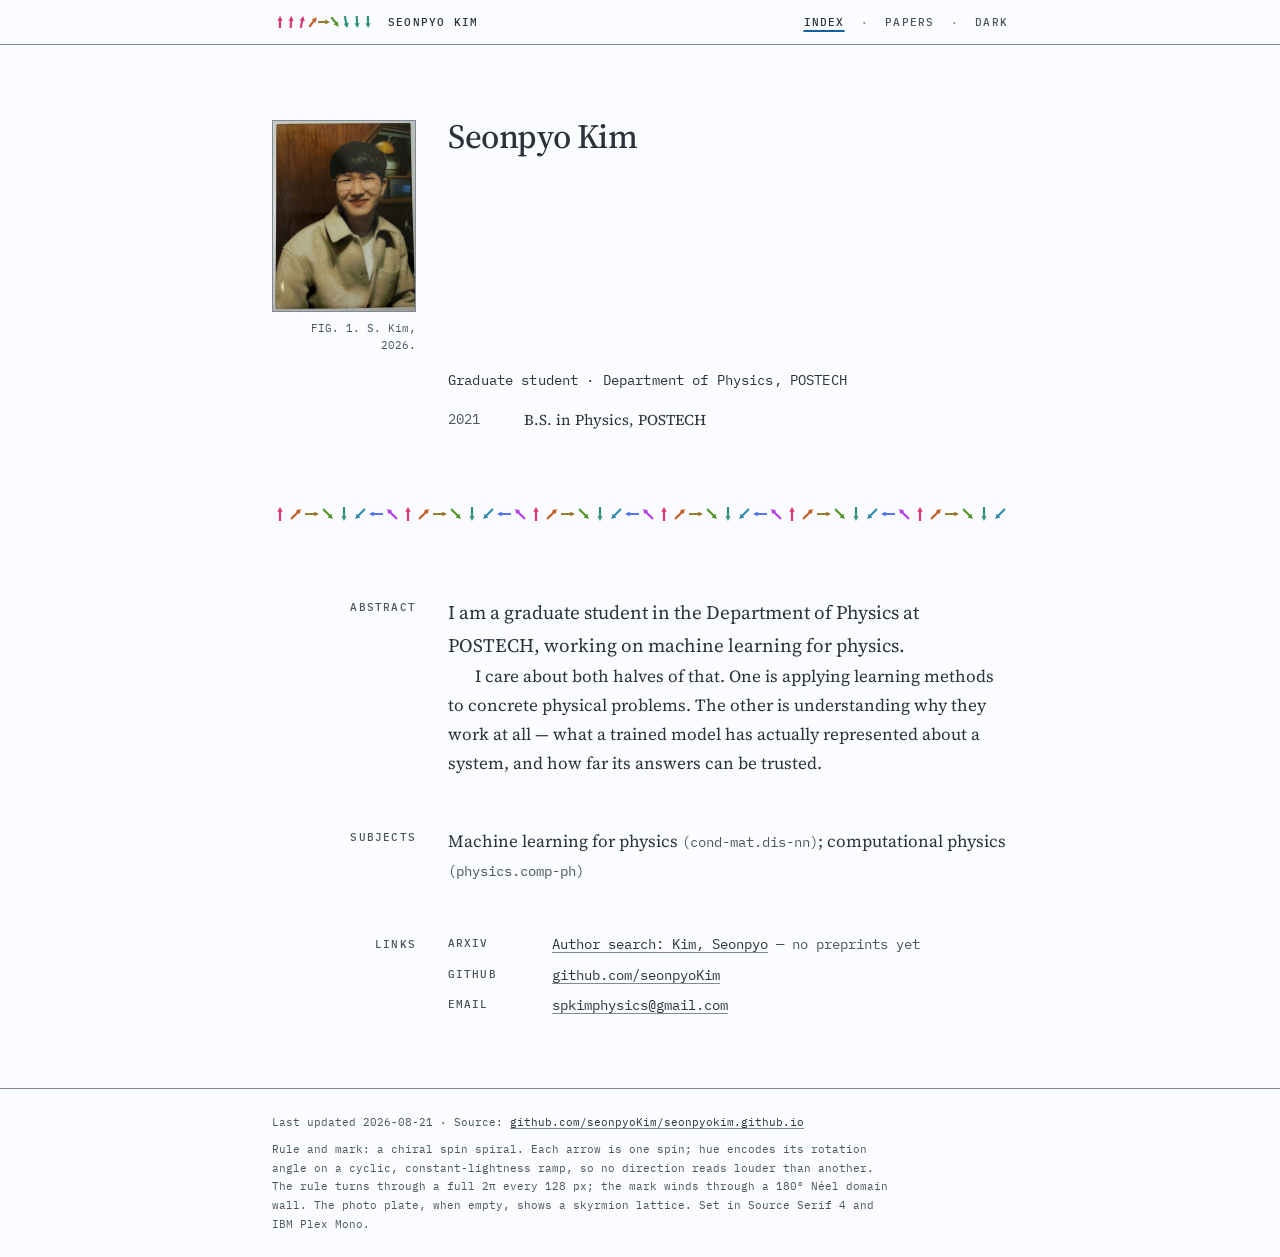
==== index.html @ be13a94e "Move education into a history list beside the portrait" ====
<!DOCTYPE html>
<html lang="en">
<head>
<meta charset="utf-8">
<meta name="viewport" content="width=device-width,initial-scale=1">
<meta name="color-scheme" content="light">
<!-- Restore the reader's saved theme before the stylesheet parses, so a
     dark-toggled visitor never sees a flash of light. Light is the default. -->
<script>try{var t=localStorage.getItem('theme');if(t==='dark'||t==='light'){var d=document.documentElement;d.dataset.theme=t;d.style.colorScheme=t}}catch(e){}</script>
<title>Seonpyo Kim</title>
<meta name="description" content="Seonpyo Kim — graduate student in the Department of Physics, POSTECH, working on machine learning for physics.">
<meta property="og:type" content="profile">
<meta property="og:title" content="Seonpyo Kim">
<meta property="og:description" content="Graduate student in the Department of Physics, POSTECH, working on machine learning for physics.">
<meta property="og:url" content="https://seonpyokim.github.io/">
<link rel="icon" href="favicon.svg" type="image/svg+xml">
<link rel="preconnect" href="https://fonts.googleapis.com">
<link rel="preconnect" href="https://fonts.gstatic.com" crossorigin>
<link rel="stylesheet" href="https://fonts.googleapis.com/css2?family=IBM+Plex+Mono:wght@400;500&amp;family=Source+Serif+4:ital,opsz,wght@0,8..60,400..600;1,8..60,400&amp;display=swap">
<link rel="stylesheet" href="style.css">
</head>
<body>

<a class="skip" href="#main">Skip to content</a>

<header class="masthead">
  <div class="wrap masthead__in">
    <a class="wordmark" href="index.html">
      <!-- The mark: nine spins winding through a 180-degree Neel domain wall.
           The domains at each end are uniform; the centre spin lies in-plane
           at exactly 90 degrees. Hue tracks the rotation angle. -->
      <svg class="mark" width="104" height="20" viewBox="0 0 104 20" role="img" aria-label="A spin spiral winding through a 180-degree magnetic domain wall" xmlns="http://www.w3.org/2000/svg"><path class="spin s0" d="M6.81 15.98L6.92 8.78L5.42 8.76L8.09 4L10.62 8.84L9.12 8.82L9.01 16.02Z" fill="#DA347B"/><path class="spin s0" d="M17.56 15.93L17.97 8.74L16.47 8.66L19.34 4.01L21.66 8.95L20.17 8.86L19.76 16.05Z" fill="#DA347B"/><path class="spin s0" d="M27.71 15.65L29.17 8.6L27.7 8.3L31.22 4.12L32.79 9.35L31.32 9.05L29.86 16.1Z" fill="#DA347B"/><path class="spin s1" d="M36.47 14.09L40.86 8.38L39.67 7.46L44.66 5.24L43.79 10.63L42.6 9.72L38.22 15.43Z" fill="#C55F2A"/><path class="spin s2" d="M46 8.9L53.2 8.9L53.2 7.4L58 10L53.2 12.6L53.2 11.1L46 11.1Z" fill="#987D2B"/><path class="spin s3" d="M60.22 4.57L64.6 10.28L65.79 9.37L66.66 14.76L61.67 12.54L62.86 11.62L58.47 5.91Z" fill="#56932C"/><path class="spin s4" d="M73.86 3.9L75.32 10.95L76.79 10.65L75.22 15.88L71.7 11.7L73.17 11.4L71.71 4.35Z" fill="#319282"/><path class="spin s4" d="M85.76 3.95L86.17 11.14L87.66 11.05L85.34 15.99L82.47 11.34L83.97 11.26L83.56 4.07Z" fill="#319282"/><path class="spin s4" d="M97.01 3.98L97.12 11.18L98.62 11.16L96.09 16L93.42 11.24L94.92 11.22L94.81 4.02Z" fill="#319282"/></svg>
      <span>Seonpyo Kim</span>
    </a>
    <nav aria-label="Primary">
      <a href="index.html" aria-current="page">Index</a>
      <span class="sep" aria-hidden="true">&middot;</span>
      <a href="papers.html">Papers</a>
      <span class="sep" aria-hidden="true">&middot;</span>
      <button class="theme" type="button" aria-pressed="false" hidden>Dark</button>
    </nav>
  </div>
</header>

<main id="main" class="wrap">

  <!-- ==================== TITLE BLOCK ==================== -->
  <section class="row titleblock">

    <!-- PHOTO. portrait.jpg is 576x720 (a 4:5 crop), 67 KB, with ALL metadata
         stripped — the camera original carried GPS coordinates, which must
         never be published. To replace it: drop in a new portrait.jpg at the
         same size, run it through an EXIF stripper first, and edit the
         caption below. If the file is ever missing the plate falls back to
         a skyrmion lattice, so the layout never breaks. -->
    <figure class="rail plate-fig">
      <div class="plate">
        <svg class="plate__lattice" viewBox="0 0 144 180" preserveAspectRatio="xMidYMid slice" aria-hidden="true" focusable="false" xmlns="http://www.w3.org/2000/svg"><defs><pattern id="skyrmions" patternUnits="userSpaceOnUse" x="0" y="0" width="48" height="90"><path class="spin s0" d="M24 5.5A17 17 0 0 1 36.02 10.48L28.24 18.26A6 6 0 0 0 24 16.5Z" fill="#DA347B"/><path class="spin s1" d="M36.02 10.48A17 17 0 0 1 41 22.5L30 22.5A6 6 0 0 0 28.24 18.26Z" fill="#C55F2A"/><path class="spin s2" d="M41 22.5A17 17 0 0 1 36.02 34.52L28.24 26.74A6 6 0 0 0 30 22.5Z" fill="#987D2B"/><path class="spin s3" d="M36.02 34.52A17 17 0 0 1 24 39.5L24 28.5A6 6 0 0 0 28.24 26.74Z" fill="#56932C"/><path class="spin s4" d="M24 39.5A17 17 0 0 1 11.98 34.52L19.76 26.74A6 6 0 0 0 24 28.5Z" fill="#319282"/><path class="spin s5" d="M11.98 34.52A17 17 0 0 1 7 22.5L18 22.5A6 6 0 0 0 19.76 26.74Z" fill="#308CAC"/><path class="spin s6" d="M7 22.5A17 17 0 0 1 11.98 10.48L19.76 18.26A6 6 0 0 0 18 22.5Z" fill="#5774ED"/><path class="spin s7" d="M11.98 10.48A17 17 0 0 1 24 5.5L24 16.5A6 6 0 0 0 19.76 18.26Z" fill="#B638E4"/><circle class="core" cx="24" cy="22.5" r="6" fill="#2B323B"/><path class="spin s0" d="M0 50.5A17 17 0 0 1 12.02 55.48L4.24 63.26A6 6 0 0 0 0 61.5Z" fill="#DA347B"/><path class="spin s1" d="M12.02 55.48A17 17 0 0 1 17 67.5L6 67.5A6 6 0 0 0 4.24 63.26Z" fill="#C55F2A"/><path class="spin s2" d="M17 67.5A17 17 0 0 1 12.02 79.52L4.24 71.74A6 6 0 0 0 6 67.5Z" fill="#987D2B"/><path class="spin s3" d="M12.02 79.52A17 17 0 0 1 0 84.5L0 73.5A6 6 0 0 0 4.24 71.74Z" fill="#56932C"/><path class="spin s4" d="M0 84.5A17 17 0 0 1 -12.02 79.52L-4.24 71.74A6 6 0 0 0 0 73.5Z" fill="#319282"/><path class="spin s5" d="M-12.02 79.52A17 17 0 0 1 -17 67.5L-6 67.5A6 6 0 0 0 -4.24 71.74Z" fill="#308CAC"/><path class="spin s6" d="M-17 67.5A17 17 0 0 1 -12.02 55.48L-4.24 63.26A6 6 0 0 0 -6 67.5Z" fill="#5774ED"/><path class="spin s7" d="M-12.02 55.48A17 17 0 0 1 0 50.5L0 61.5A6 6 0 0 0 -4.24 63.26Z" fill="#B638E4"/><circle class="core" cx="0" cy="67.5" r="6" fill="#2B323B"/><path class="spin s0" d="M48 50.5A17 17 0 0 1 60.02 55.48L52.24 63.26A6 6 0 0 0 48 61.5Z" fill="#DA347B"/><path class="spin s1" d="M60.02 55.48A17 17 0 0 1 65 67.5L54 67.5A6 6 0 0 0 52.24 63.26Z" fill="#C55F2A"/><path class="spin s2" d="M65 67.5A17 17 0 0 1 60.02 79.52L52.24 71.74A6 6 0 0 0 54 67.5Z" fill="#987D2B"/><path class="spin s3" d="M60.02 79.52A17 17 0 0 1 48 84.5L48 73.5A6 6 0 0 0 52.24 71.74Z" fill="#56932C"/><path class="spin s4" d="M48 84.5A17 17 0 0 1 35.98 79.52L43.76 71.74A6 6 0 0 0 48 73.5Z" fill="#319282"/><path class="spin s5" d="M35.98 79.52A17 17 0 0 1 31 67.5L42 67.5A6 6 0 0 0 43.76 71.74Z" fill="#308CAC"/><path class="spin s6" d="M31 67.5A17 17 0 0 1 35.98 55.48L43.76 63.26A6 6 0 0 0 42 67.5Z" fill="#5774ED"/><path class="spin s7" d="M35.98 55.48A17 17 0 0 1 48 50.5L48 61.5A6 6 0 0 0 43.76 63.26Z" fill="#B638E4"/><circle class="core" cx="48" cy="67.5" r="6" fill="#2B323B"/></pattern></defs><rect width="144" height="180" fill="url(#skyrmions)"/></svg>
        <img src="portrait.jpg" alt="Seonpyo Kim" width="576" height="771" onerror="this.remove()">
      </div>
      <figcaption>FIG.&nbsp;1. S. Kim, 2026.</figcaption>
    </figure>

    <!-- Your name in Hangul can go here if you want it — it helps tell you
         apart from the other published Seonpyo Kim. I have left it out
         rather than guess the spelling; fill it in and uncomment:
         <span class="ko" lang="ko">김선표</span>   -->
    <h1 class="name">Seonpyo Kim</h1>

    <!-- AFFILIATION. Taken from your own GitHub bio. Add your centre, group
         or advisor on a second line if you want them here, e.g.
         <br>IBS Center for Artificial Low Dimensional Electronic Systems -->
    <p class="standfirst">Graduate student &middot; Department of Physics, POSTECH</p>

    <!-- EDUCATION / HISTORY. Newest first, like every other list on this site.
         To add an entry, copy a dt/dd pair and put it ABOVE the existing ones:
           <dt><time datetime="2027">2027</time></dt>
           <dd>M.S. in Physics, POSTECH</dd>
         For a span, use the start year in datetime and an en dash in the text:
           <dt><time datetime="2021">2021&ndash;</time></dt>              -->
    <dl class="history">
      <dt><time datetime="2021">2021</time></dt>
      <dd>B.S. in Physics, POSTECH</dd>
    </dl>
  </section>

  <!-- The rule: a cycloidal spin spiral, one full turn every 128px. -->
  <svg class="spiral" width="100%" height="20" aria-hidden="true" focusable="false" xmlns="http://www.w3.org/2000/svg"><defs><pattern id="spiral" patternUnits="userSpaceOnUse" x="0" y="0" width="128" height="20"><path class="spin s0" d="M6.9 17L6.9 7.8L5.4 7.8L8 3L10.6 7.8L9.1 7.8L9.1 17Z" fill="#DA347B"/><path class="spin s1" d="M18.27 14.17L24.78 7.67L23.72 6.61L28.95 5.05L27.39 10.28L26.33 9.22L19.83 15.73Z" fill="#C55F2A"/><path class="spin s2" d="M33 8.9L42.2 8.9L42.2 7.4L47 10L42.2 12.6L42.2 11.1L33 11.1Z" fill="#987D2B"/><path class="spin s3" d="M51.83 4.27L58.33 10.78L59.39 9.72L60.95 14.95L55.72 13.39L56.78 12.33L50.27 5.83Z" fill="#56932C"/><path class="spin s4" d="M73.1 3L73.1 12.2L74.6 12.2L72 17L69.4 12.2L70.9 12.2L70.9 3Z" fill="#319282"/><path class="spin s5" d="M93.73 5.83L87.22 12.33L88.28 13.39L83.05 14.95L84.61 9.72L85.67 10.78L92.17 4.27Z" fill="#308CAC"/><path class="spin s6" d="M111 11.1L101.8 11.1L101.8 12.6L97 10L101.8 7.4L101.8 8.9L111 8.9Z" fill="#5774ED"/><path class="spin s7" d="M124.17 15.73L117.67 9.22L116.61 10.28L115.05 5.05L120.28 6.61L119.22 7.67L125.73 14.17Z" fill="#B638E4"/></pattern></defs><rect width="100%" height="20" fill="url(#spiral)"/></svg>

  <!-- ==================== ABSTRACT ==================== -->
  <section class="row" aria-labelledby="lbl-abstract">
    <h2 class="rail label" id="lbl-abstract">Abstract</h2>
    <div class="prose">
      <!-- TWO TO FOUR SENTENCES IS THE TARGET. First person, plainly stated.
           The one thing worth adding here is what you actually work on and
           who you work with — that is the sentence readers come for. -->
      <p class="lede">I am a graduate student in the Department of Physics at
        POSTECH, working on machine learning for physics.</p>
      <p>I care about both halves of that. One is applying learning methods to
        concrete physical problems. The other is understanding why they work at
        all &mdash; what a trained model has actually represented about a
        system, and how far its answers can be trusted.</p>
    </div>
  </section>

  <!-- ==================== SUBJECTS ==================== -->
  <section class="row" aria-labelledby="lbl-subjects">
    <h2 class="rail label" id="lbl-subjects">Subjects</h2>
    <!-- Add the specific systems or methods once you want to be concrete.
         Nouns, not adjectives: "neural quantum states; variational Monte
         Carlo; phase classification" reads well; "AI for science; novel
         methods" does not. Never more than six.
         The codes are real arXiv categories, verified against
         arxiv.org/category_taxonomy:
           cond-mat.dis-nn  Disordered Systems and Neural Networks
           physics.comp-ph  Computational Physics
           cs.LG / stat.ML  Machine Learning
           physics.data-an  Data Analysis, Statistics and Probability
         Use whichever you actually post under as the first one. -->
    <p class="subjects">Machine learning for physics
      <code class="cat">(cond-mat.dis-nn)</code>; computational physics
      <code class="cat">(physics.comp-ph)</code></p>
  </section>

  <!-- ==================== LINKS ==================== -->
  <section class="row" aria-labelledby="lbl-links">
    <h2 class="rail label" id="lbl-links">Links</h2>
    <dl class="links">
      <dt>arXiv</dt>
      <dd><a href="https://arxiv.org/search/?searchtype=author&amp;query=Kim%2C+Seonpyo">Author search: Kim, Seonpyo</a>
        <span class="dim">&mdash; no preprints yet</span></dd>

      <dt>GitHub</dt>
      <dd><a href="https://github.com/seonpyoKim">github.com/seonpyoKim</a></dd>

      <!-- EMAIL. Two places to change: the mailto: href and the visible text. -->
      <dt>Email</dt>
      <dd><a href="mailto:spkimphysics@gmail.com">spkimphysics@gmail.com</a></dd>

      <!-- UNCOMMENT EACH ROW THE DAY IT BECOMES REAL. Never ship a
           placeholder identifier: a zeroed ORCID iD in a metadata list is
           exactly the template residue this page is built to avoid.

           Registering an ORCID iD is worth doing NOW, before your first
           preprint: there is already another published Seonpyo Kim (at
           Dongguk University, in machine learning) holding the name in
           ORCID and Semantic Scholar. An iD is what keeps the two of you
           apart permanently. Once you have one and a preprint is up, the
           arXiv link above can become https://arxiv.org/a/<your-orcid>

      <dt>ORCID</dt>
      <dd><a href="https://orcid.org/0000-0000-0000-0000" class="mono">0000-0000-0000-0000</a></dd>

      <dt>Scholar</dt>
      <dd><a href="https://scholar.google.com/citations?user=XXXXXXXXXXXX&amp;hl=en">Google Scholar profile</a></dd>

      <dt>CV</dt>
      <dd><a href="cv.pdf">cv.pdf</a>
        <span class="dim">(last updated <time datetime="2026-08">August 2026</time>)</span></dd>
      -->
    </dl>
  </section>

</main>

<footer class="colophon">
  <div class="wrap">
    <!-- Bump this date by hand when you change the page. It is deliberately
         not auto-generated: an auto year makes an abandoned site look
         maintained, which is the actual harm. -->
    <p>Last updated <time datetime="2026-08-21">2026-08-21</time> &middot;
      Source: <a href="https://github.com/seonpyoKim/seonpyokim.github.io">github.com/seonpyoKim/seonpyokim.github.io</a></p>
    <p>Rule and mark: a chiral spin spiral. Each arrow is one spin; hue encodes its rotation angle on a cyclic, constant-lightness ramp, so no direction reads louder than another. The rule turns through a full 2&#960; every 128&nbsp;px; the mark winds through a 180&#176; N&#233;el domain wall. The photo plate, when empty, shows a skyrmion lattice. Set in Source Serif 4 and IBM Plex Mono.</p>
  </div>
</footer>

<!-- Theme toggle. The button is hidden until this runs, so it never appears
     as a dead control when JavaScript is off. -->
<script>
(function(){
  var b=document.querySelector('.theme'),d=document.documentElement;
  if(!b)return;
  b.hidden=false;
  function sync(){b.setAttribute('aria-pressed',d.dataset.theme==='dark')}
  sync();
  b.addEventListener('click',function(){
    var next=d.dataset.theme==='dark'?'light':'dark';
    d.dataset.theme=next;d.style.colorScheme=next;
    try{localStorage.setItem('theme',next)}catch(e){}
    sync();
  });
})();
</script>

</body>
</html>
---- style.css ----
/* ==========================================================================
   Seonpyo Kim — personal homepage
   Plain static CSS. No build step, no framework.

   The page is set like an arXiv abstract: a serif text column with a
   right-flush monospace metadata rail. Its only ornament is a
   chiral spin spiral, drawn as arrows and coloured by rotation angle.
   ========================================================================== */

/* --------------------------------------------------------------------------
   1. Tokens. Light is the default for everyone, regardless of OS setting.
      Dark exists only when the reader presses the toggle in the masthead,
      which sets data-theme="dark" on <html>. There is deliberately no
      prefers-color-scheme block: one theme, one place to edit, no drift.
   -------------------------------------------------------------------------- */
:root{
  color-scheme: light;

  /* colour — cool near-white stock, cool inks, cerulean accent.
     Ratios are against --paper unless noted; all verified with the WCAG
     formula. The page reads bright because the INK was lifted (L* 8.3 -> 20.5),
     not only the ground: on a text-dense column the glyphs are the dark area. */
  --paper:       #FAFCFF;   /* cool near-white; never pure #fff            */
  --paper-2:     #EFF3F9;   /* photo plate ground, notice block            */
  --ink:         #2B323B;   /* body text                    12.60:1  AAA   */
  --ink-2:       #4D545E;   /* labels, authors, dates        7.44:1  AAA   */
  --rule:        #E1E8F2;   /* decorative hairline only      1.20:1        */
  --rule-2:      #828992;   /* structural lines              3.44:1  AA-UI */
  --accent:      #1060A8;   /* cerulean                      6.27:1  AAA   */
  --accent-wash: #DDE9F8;   /* ::selection and :target ground              */

  /* also verified: ink/paper-2 11.63, ink-2/paper-2 6.87, rule-2/paper-2 3.17,
     ink/wash 10.53, accent/wash 5.24.
     LOCKED PAIR: --rule-2 on --paper-2 sits at 3.17:1. Lightening --rule-2 or
     darkening --paper-2 without moving the other drops the photo plate frame
     below the 3:1 non-text floor. */

  /* spacing — 4px root */
  --s1: .25rem;   /*   4px */
  --s2: .5rem;    /*   8px */
  --s3: .75rem;   /*  12px */
  --s4: 1rem;     /*  16px — also the spin spacing in the ornament */
  --s5: 1.5rem;   /*  24px */
  --s6: 2rem;     /*  32px */
  --s7: 3rem;     /*  48px */
  --s8: 4.5rem;   /*  72px */

  /* radii — the page is square; these exist so nothing gets invented */
  --r-0: 0;       /* plate, notice, entries: everything */
  --r-1: 1px;     /* focus ring only */
  --r-2: 2px;     /* skip-link chip only */

  /* layout */
  --rail-w:   9rem;    /* 144px, equals the photo plate viewBox width */
  --rail-gap: 2rem;    /*  32px */
  --measure:  39rem;   /* 624px, about 72 characters at 17px */
  --wrap:     50rem;   /* 800px = 9 + 2 + 39 */

  /* type scale */
  --fs-mono-xs: .6875rem;  /* 11px  rail labels, year, colophon, figcaption */
  --fs-mono-sm: .8125rem;  /* 13px  notice meta, entry notes               */
  --fs-mono:    .875rem;   /* 14px  standfirst, arXiv ids, link values     */
  --fs-sm:      .9375rem;  /* 15px  authors, journal refs, notice prose    */
  --fs-base:    1.0625rem; /* 17px  body prose, entry titles               */
  --fs-lede:    1.1875rem; /* 19px  first bio paragraph                    */
  --fs-h1:      2.125rem;  /* 34px  the name; nothing is larger            */

  --lh-tight: 1.14;
  --lh-snug:  1.36;
  --lh-mono:  1.5;
  --lh-body:  1.72;   /* opened from 1.62: more paper between baselines */

  --track-caps: .11em;

  --serif: "Source Serif 4","Source Serif Pro",Charter,"Charis SIL",
           "Bitstream Charter","Iowan Old Style","Palatino Linotype",
           Palatino,"Book Antiqua",Georgia,serif;
  --mono:  "IBM Plex Mono",ui-monospace,SFMono-Regular,"SF Mono",Menlo,
           Consolas,"DejaVu Sans Mono","Liberation Mono",monospace;
  --hangul:"Apple SD Gothic Neo","Noto Sans KR","Malgun Gothic",
           "Nanum Gothic",sans-serif;
}


/* Dark, opt-in only: set by the masthead toggle via data-theme="dark". */
:root[data-theme="dark"]{
  color-scheme: dark;
  --paper:       #262C33;   /* cool graphite, 2.5x the luminance of near-black */
  --paper-2:     #30363E;
  --ink:         #E9EEF4;   /* 12.08:1  AAA */
  --ink-2:       #B2BCC8;   /*  7.33:1  AAA */
  --rule:        #3A414A;
  --rule-2:      #848F9D;   /*  4.29:1      */
  --accent:      #86BAEA;   /*  6.86:1  AAA */
  --accent-wash: #2D3F55;
}

/* --------------------------------------------------------------------------
   2. Base
   -------------------------------------------------------------------------- */
*,*::before,*::after{box-sizing:border-box}
html{font-size:100%;-webkit-text-size-adjust:100%}

body{
  margin:0;
  background:var(--paper);
  color:var(--ink);
  font:400 var(--fs-base)/var(--lh-body) var(--serif);
  font-optical-sizing:auto;
  font-kerning:normal;
  text-rendering:optimizeLegibility;
}

.wrap{max-width:var(--wrap);margin-inline:auto;padding-inline:clamp(1.25rem,5vw,2rem)}

/* --------------------------------------------------------------------------
   3. The rail grid. Any child of .row lands in the content column; only
      .rail moves left. There is no .col class to forget.
      .rail must come FIRST in DOM order inside every .row.
   -------------------------------------------------------------------------- */
.row{
  display:grid;
  grid-template-columns:var(--rail-w) var(--rail-gap) minmax(0,1fr);
  align-items:start;
}
.row > *{grid-column:3;max-width:var(--measure);min-width:0}
.row > .rail{
  grid-column:1;
  max-width:none;
  text-align:right;   /* the rail's right edge and the content column's left
                         edge form one unbroken vertical axis. Load-bearing. */
  padding-top:.16rem; /* optical: 11px mono cap-top to 17px serif cap-top */
}
.row + .row{margin-top:var(--s7)}
.titleblock{padding-top:var(--s8)}

/* --------------------------------------------------------------------------
   4. Typography
   -------------------------------------------------------------------------- */
h1,h2,h3{font-weight:inherit;margin:0}

.name{
  font:520 var(--fs-h1)/var(--lh-tight) var(--serif);
  letter-spacing:-.012em;
  color:var(--ink);
}
.name .ko{
  font-family:var(--hangul);font-size:.5em;font-weight:400;
  color:var(--ink-2);letter-spacing:0;margin-left:.5em;
}

.standfirst{
  font:400 var(--fs-mono)/1.6 var(--mono);
  letter-spacing:.01em;
  color:var(--ink);
  margin:var(--s4) 0 0;
}

/* rail labels: the largest a section heading gets. Nothing competes with
   the name; the whole page spans a 2:1 type range. */
.label{
  font:500 var(--fs-mono-xs)/var(--lh-mono) var(--mono);
  letter-spacing:var(--track-caps);
  text-transform:uppercase;
  color:var(--ink-2);
}

.prose p{margin:0}
.prose p + p{text-indent:1.6em}   /* REVTeX continuation indent, .prose only */
.prose{hyphens:auto}
.lede{font-size:var(--fs-lede)}

.subjects{margin:0;font-size:var(--fs-base)}
.cat{font:400 var(--fs-mono)/1 var(--mono);color:var(--ink-2)}

.dim{color:var(--ink-2)}
.mono{font-family:var(--mono);font-variant-numeric:tabular-nums}
time{font-variant-numeric:tabular-nums}

/* --------------------------------------------------------------------------
   5. Masthead. A journal running head, not an app bar. Never sticky.
   -------------------------------------------------------------------------- */
.masthead{border-bottom:1px solid var(--rule-2)}
.masthead__in{
  display:flex;align-items:center;justify-content:space-between;
  gap:var(--s4);padding-block:var(--s3);
}
.wordmark{
  display:inline-flex;align-items:center;gap:var(--s3);
  font:500 var(--fs-mono-xs)/1 var(--mono);
  letter-spacing:var(--track-caps);text-transform:uppercase;
  color:var(--ink);text-decoration:none;
}
.wordmark .mark{display:block;flex:none}
.masthead nav{
  font:500 var(--fs-mono-xs)/1 var(--mono);
  letter-spacing:var(--track-caps);text-transform:uppercase;
  white-space:nowrap;
}
.masthead nav a{text-decoration:none;color:var(--ink-2)}
.masthead nav a:hover{color:var(--accent)}
.masthead nav a[aria-current="page"]{
  color:var(--ink);
  text-decoration:underline;
  text-decoration-color:var(--accent);
  text-decoration-thickness:2px;
  text-underline-offset:.4em;
}
.masthead .sep{color:var(--rule-2);margin-inline:var(--s2)}

/* Theme toggle. A word, not an icon — the same register as the nav links.
   The visible label stays "Dark"; aria-pressed carries the state, so the
   accessible name never changes under the reader. Hidden without JS. */
.masthead .theme{
  font:500 var(--fs-mono-xs)/1 var(--mono);
  letter-spacing:var(--track-caps);text-transform:uppercase;
  color:var(--ink-2);background:none;border:0;padding:0;cursor:pointer;
}
.masthead .theme:hover{color:var(--accent)}
.masthead .theme[aria-pressed="true"]{
  color:var(--ink);
  text-decoration:underline;
  text-decoration-color:var(--accent);
  text-decoration-thickness:2px;
  text-underline-offset:.4em;
}

/* --------------------------------------------------------------------------
   6. Photo plate. Correct both empty and full, with zero layout shift.
      To add the photo: drop portrait.jpg at the repo root. No edit needed.
   -------------------------------------------------------------------------- */
.plate-fig{margin:0}
.plate{
  position:relative;
  width:var(--rail-w);          /* 144px */
  aspect-ratio:576/771;         /* the portrait's OWN ratio, so the photo is
                                   never cropped to fit the frame */
  background:var(--paper-2);
  border:1px solid var(--rule-2);  /* present in BOTH states: the frame is what
                                      makes the empty plate read as intentional */
  border-radius:var(--r-0);        /* sharp corners; a rounded avatar reads
                                      as a startup team page */
  overflow:hidden;
}
.plate__lattice{
  position:absolute;inset:0;
  width:100%;height:100%;display:block;
  color:var(--rule-2);
}
.plate img{
  position:relative;z-index:1;
  width:100%;height:100%;display:block;
  object-fit:contain;           /* never crop: show the whole frame. With the
                                   plate matched to the photo's ratio this is
                                   pixel-for-pixel, with no letterbox bands. */
}
.plate-fig figcaption{
  font:400 var(--fs-mono-xs)/1.5 var(--mono);
  color:var(--ink-2);margin-top:var(--s2);
  text-align:right;max-width:var(--rail-w);margin-left:auto;
}

/* --------------------------------------------------------------------------
   7. Links list. A definition list, not an icon row: the link text is the
      bare identifier, so it is self-documenting, prints correctly, and
      needs no icon font, no CDN and no aria-label.
   -------------------------------------------------------------------------- */
dl.links{
  display:grid;grid-template-columns:5.5rem minmax(0,1fr);
  row-gap:var(--s2);column-gap:var(--s4);margin:0;
}
dl.links dt{
  font:500 var(--fs-mono-xs)/1.9 var(--mono);
  letter-spacing:.1em;text-transform:uppercase;color:var(--ink-2);
}
dl.links dd{
  margin:0;font:400 var(--fs-mono)/1.6 var(--mono);
  overflow-wrap:anywhere;
}

/* Education history, set beside the portrait in the title block. Years in
   the mono face and tabular-lined, so the digits stack in a true column as
   entries accumulate. Fixed year column, so adding a wider entry later
   cannot shift the text beside it. */
dl.history{
  display:grid;grid-template-columns:3.75rem minmax(0,1fr);
  column-gap:var(--s4);row-gap:var(--s2);
  margin:var(--s4) 0 0;
}
dl.history dt{
  font:400 var(--fs-mono)/1.65 var(--mono);
  color:var(--ink-2);font-variant-numeric:tabular-nums;
}
dl.history dd{
  margin:0;font:400 var(--fs-sm)/1.65 var(--serif);color:var(--ink);
}

/* --------------------------------------------------------------------------
   8. Papers list
   -------------------------------------------------------------------------- */
ol.biblio{list-style:none;margin:0;padding:0}  /* semantic list, no visible
    numbers: copies cleanly into an email, which is how physicists actually
    move citation lists around */
.entry{position:relative}
.entry + .entry{margin-top:var(--s5)}
.entry p{margin:0}
.entry-title{font:540 var(--fs-base)/var(--lh-snug) var(--serif);color:var(--ink)}
.entry .entry-authors,
.entry .entry-ref{font:400 var(--fs-sm)/1.55 var(--serif);color:var(--ink-2);margin-top:var(--s1)}
.me{font-weight:600;color:var(--ink)}   /* self-marking in value alone; colour
                                           is never the only signal */
.eprint{font:400 var(--fs-mono)/1.5 var(--mono);font-variant-numeric:tabular-nums}
.entry .entry-note{font:400 var(--fs-mono-sm)/1.6 var(--mono);color:var(--ink-2);margin-top:var(--s1)}
.entry .sep{color:var(--rule-2);margin-inline:var(--s2)}

.year{
  font:500 var(--fs-mono-xs)/var(--lh-mono) var(--mono);
  letter-spacing:var(--track-caps);text-align:right;color:var(--ink-2);
  border-top:1px solid var(--rule-2);padding-top:var(--s2);
  margin:var(--s6) 0 var(--s4);font-variant-numeric:tabular-nums;
}
.group + .group{margin-top:var(--s6)}

/* Marginal rule on hover: the printed-page equivalent of a hover state.
   Absolutely positioned, so it can never shift layout. */
.entry::before{
  content:"";position:absolute;left:-1rem;top:.25em;bottom:.25em;width:2px;
  background:var(--accent);opacity:0;transition:opacity 90ms linear;
}
.entry:hover::before,
.entry:focus-within::before{opacity:.7}
.entry:target{background:var(--accent-wash);box-shadow:0 0 0 .6rem var(--accent-wash)}
@media (hover:none){.entry::before{display:none}}

/* --------------------------------------------------------------------------
   9. Notice block (the honest empty state on the papers page)
   -------------------------------------------------------------------------- */
.notice{
  background:var(--paper-2);
  border-left:1px solid var(--rule-2);
  border-radius:var(--r-0);
  padding:var(--s4) var(--s5);
}
.notice p{margin:0;font:400 var(--fs-sm)/1.6 var(--serif)}
.notice .notice__meta{
  margin-top:var(--s3);
  font:400 var(--fs-mono-sm)/1.6 var(--mono);color:var(--ink-2);
}
.notice .sep{color:var(--rule-2);margin-inline:var(--s2)}

/* --------------------------------------------------------------------------
   10. Colophon
   -------------------------------------------------------------------------- */
.colophon{
  border-top:1px solid var(--rule-2);
  margin-top:var(--s8);padding-block:var(--s5);
}
.colophon p{
  margin:0;font:400 var(--fs-mono-xs)/1.7 var(--mono);color:var(--ink-2);
  max-width:var(--measure);
}
.colophon p + p{margin-top:var(--s2)}

/* --------------------------------------------------------------------------
   11. Links, focus, selection, motion
   -------------------------------------------------------------------------- */
a{
  color:var(--ink);
  text-decoration:underline;
  text-decoration-thickness:from-font;
  text-underline-offset:.2em;
  text-decoration-color:var(--rule-2);
  transition:color 90ms linear,text-decoration-color 90ms linear;
}
a:hover{color:var(--accent);text-decoration-color:var(--accent)}

:focus-visible{outline:2px solid var(--accent);outline-offset:3px;border-radius:var(--r-1)}
:focus:not(:focus-visible){outline:none}

::selection{background:var(--accent-wash);color:var(--ink)}

.skip{position:absolute;left:-9999px;top:0}
.skip:focus{
  position:fixed;left:var(--s3);top:var(--s3);z-index:9;
  background:var(--paper);color:var(--ink);
  border:1px solid var(--rule-2);outline:2px solid var(--accent);outline-offset:2px;
  padding:var(--s2) var(--s4);border-radius:var(--r-2);
  font:500 var(--fs-mono-xs)/1 var(--mono);letter-spacing:var(--track-caps);
  text-transform:uppercase;text-decoration:none;
}

.vh{position:absolute;width:1px;height:1px;margin:-1px;padding:0;overflow:hidden;
    clip-path:inset(50%);white-space:nowrap;border:0}

@media (prefers-reduced-motion:reduce){
  *,*::before,*::after{
    transition-duration:1ms !important;
    animation-duration:1ms !important;
    animation-iteration-count:1 !important;
    scroll-behavior:auto !important;
  }
}

/* --------------------------------------------------------------------------
   12. The motif. A chiral spin spiral, drawn as arrows: one per spin.

       Hue encodes the spin's rotation angle on a cyclic OKLCH ramp at
       CONSTANT lightness (L=0.60 light, L=0.78 dark), so the colour is the
       physics — the same convention used for spin textures in the
       literature — and no single direction reads louder than the rest.
       Every stop clears 3.6:1 against its ground, so the ornament reads as
       ink rather than as a wash. Arrow DIRECTION carries the same
       information as hue, so nothing is lost without colour.

       .spiral  a cycloidal spiral, one full turn per 128px (8 spins x 16px)
       .mark    a 180-degree Neel domain wall, in the masthead
       .plate__lattice   a skyrmion lattice, visible only if the photo is gone
   -------------------------------------------------------------------------- */
.spiral{display:block;width:100%;height:20px;margin-block:var(--s8)}

.spin.s0{fill:#DA347B}
.spin.s1{fill:#C55F2A}
.spin.s2{fill:#987D2B}
.spin.s3{fill:#56932C}
.spin.s4{fill:#319282}
.spin.s5{fill:#308CAC}
.spin.s6{fill:#5774ED}
.spin.s7{fill:#B638E4}
.core{fill:var(--ink)}

/* dark ramp: same hues, lifted lightness for the dark ground */
:root[data-theme="dark"] .spin.s0{fill:#F696B4}
:root[data-theme="dark"] .spin.s1{fill:#F69F77}
:root[data-theme="dark"] .spin.s2{fill:#D9B341}
:root[data-theme="dark"] .spin.s3{fill:#7DD142}
:root[data-theme="dark"] .spin.s4{fill:#4AD0BA}
:root[data-theme="dark"] .spin.s5{fill:#48C8F4}
:root[data-theme="dark"] .spin.s6{fill:#A0B5F5}
:root[data-theme="dark"] .spin.s7{fill:#D99BF5}

/* --------------------------------------------------------------------------
   13. Breakpoints. Two, and that is all.
   -------------------------------------------------------------------------- */
@media (max-width:54rem){          /* 864px: the rail collapses */
  .row{grid-template-columns:minmax(0,1fr)}
  .row > *{grid-column:1}
  .row > .rail{
    grid-column:1;text-align:left;padding-top:var(--s2);
    border-top:1px solid var(--rule);margin-bottom:var(--s3);
  }
  .titleblock > .rail{border-top:0;padding-top:0;margin-bottom:var(--s5)}
  .titleblock{padding-top:var(--s6)}
  .row + .row{margin-top:var(--s6)}
  .plate{width:7rem}               /* 112px = exactly 7 pattern tiles */
  .plate-fig figcaption{text-align:left;max-width:7rem;margin-left:0}
}
@media (max-width:30rem){          /* 480px: type steps down */
  :root{--fs-h1:1.75rem;--fs-base:1rem;--fs-lede:1.0625rem}
  dl.links{grid-template-columns:minmax(0,1fr);row-gap:0}
  dl.links dt{margin-top:var(--s3)}
  dl.history{grid-template-columns:minmax(0,1fr);row-gap:0}
  dl.history dt{margin-top:var(--s3)}
  .spiral{margin-block:var(--s7)}
}

/* --------------------------------------------------------------------------
   14. Forced colors. :target is a box-shadow and the entry hover mark is a
       ::before background; both vanish here without these overrides.
   -------------------------------------------------------------------------- */
@media (forced-colors:active){
  .entry:target{background:Highlight;color:HighlightText;box-shadow:none;outline:2px solid CanvasText}
  .entry::before{background:CanvasText}
  .plate{border-color:CanvasText}
  .notice{border-left-color:CanvasText}
  :focus-visible{outline-color:Highlight}
}

/* --------------------------------------------------------------------------
   15. Print. Publication lists get printed for committees.
   -------------------------------------------------------------------------- */
@media print{
  :root{
    --paper:#fff;--paper-2:#fff;--ink:#000;--ink-2:#333;
    --rule:#bbb;--rule-2:#888;--accent:#000;--accent-wash:#fff;
  }
  .masthead nav,.masthead .theme,.skip,.spiral,.mark{display:none}
  body{font-size:10.5pt;line-height:1.45;background:#fff}
  .wrap{max-width:none;padding-inline:0}
  a{text-decoration:none;color:#000}
  .biblio a[href^="http"]::after,
  dl.links a[href^="http"]::after,
  .notice a[href^="http"]::after{
    content:" <" attr(href) ">";
    font:400 8pt/1 var(--mono);color:#444;word-break:break-all;
  }
  .entry,.plate-fig,.notice{break-inside:avoid}
  h1,h2,h3{break-after:avoid}
  .entry::before{display:none}
  @page{margin:18mm 16mm}
}
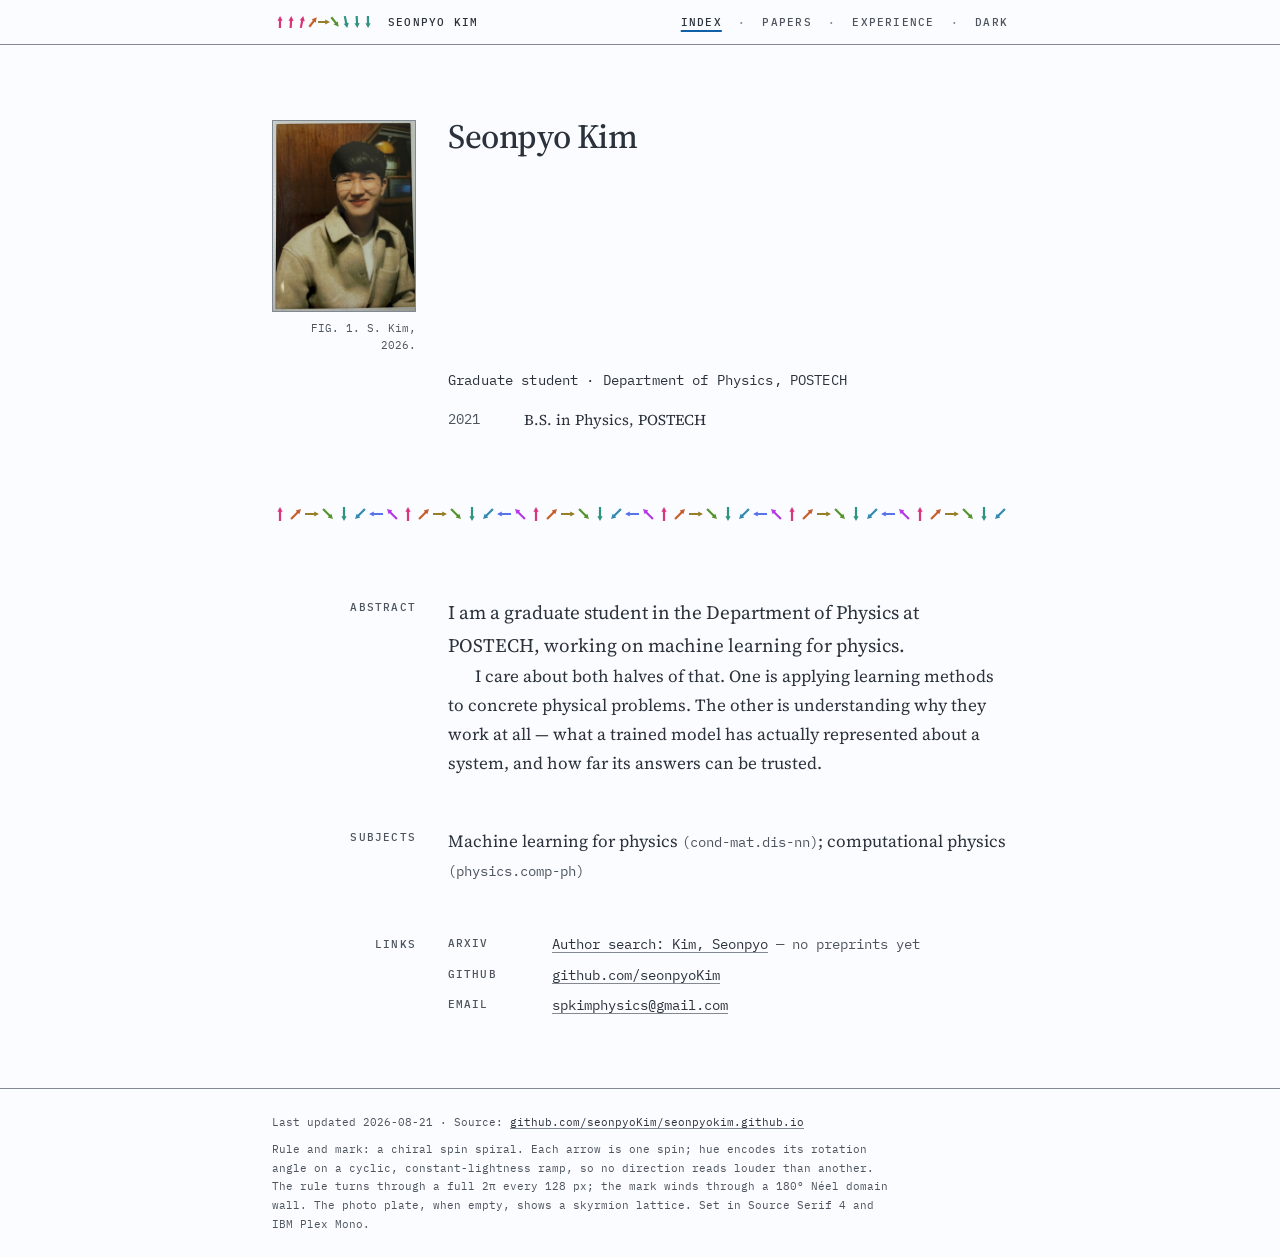
==== commit b6b33d69: "Add experience page" ====
--- a/index.html
+++ b/index.html
@@ -36,6 +36,8 @@
       <a href="index.html" aria-current="page">Index</a>
       <span class="sep" aria-hidden="true">&middot;</span>
       <a href="papers.html">Papers</a>
+      <span class="sep" aria-hidden="true">&middot;</span>
+      <a href="experience.html">Experience</a>
       <span class="sep" aria-hidden="true">&middot;</span>
       <button class="theme" type="button" aria-pressed="false" hidden>Dark</button>
     </nav>
--- a/style.css
+++ b/style.css
@@ -331,6 +331,25 @@
 .entry:focus-within::before{opacity:.7}
 .entry:target{background:var(--accent-wash);box-shadow:0 0 0 .6rem var(--accent-wash)}
 @media (hover:none){.entry::before{display:none}}
+
+/* Roles list (experience.html). Mirrors the papers entry: serif title, muted
+   organisation, dates in the mono face and tabular-lined so they stack in a
+   column as roles accumulate. The two-class selectors below are deliberate —
+   `.role p{margin:0}` would otherwise outrank a single-class margin rule. */
+ol.roles{list-style:none;margin:0;padding:0}
+.role p{margin:0}
+.role + .role{margin-top:var(--s6)}
+.role-title{font:540 var(--fs-base)/var(--lh-snug) var(--serif);color:var(--ink)}
+.role .role-org{
+  font:400 var(--fs-sm)/1.55 var(--serif);color:var(--ink-2);margin-top:var(--s1);
+}
+.role .role-when{
+  font:400 var(--fs-mono)/1.6 var(--mono);color:var(--ink-2);
+  font-variant-numeric:tabular-nums;margin-top:var(--s1);
+}
+.role .role-note{
+  font:400 var(--fs-sm)/1.62 var(--serif);color:var(--ink);margin-top:var(--s3);
+}
 
 /* --------------------------------------------------------------------------
    9. Notice block (the honest empty state on the papers page)
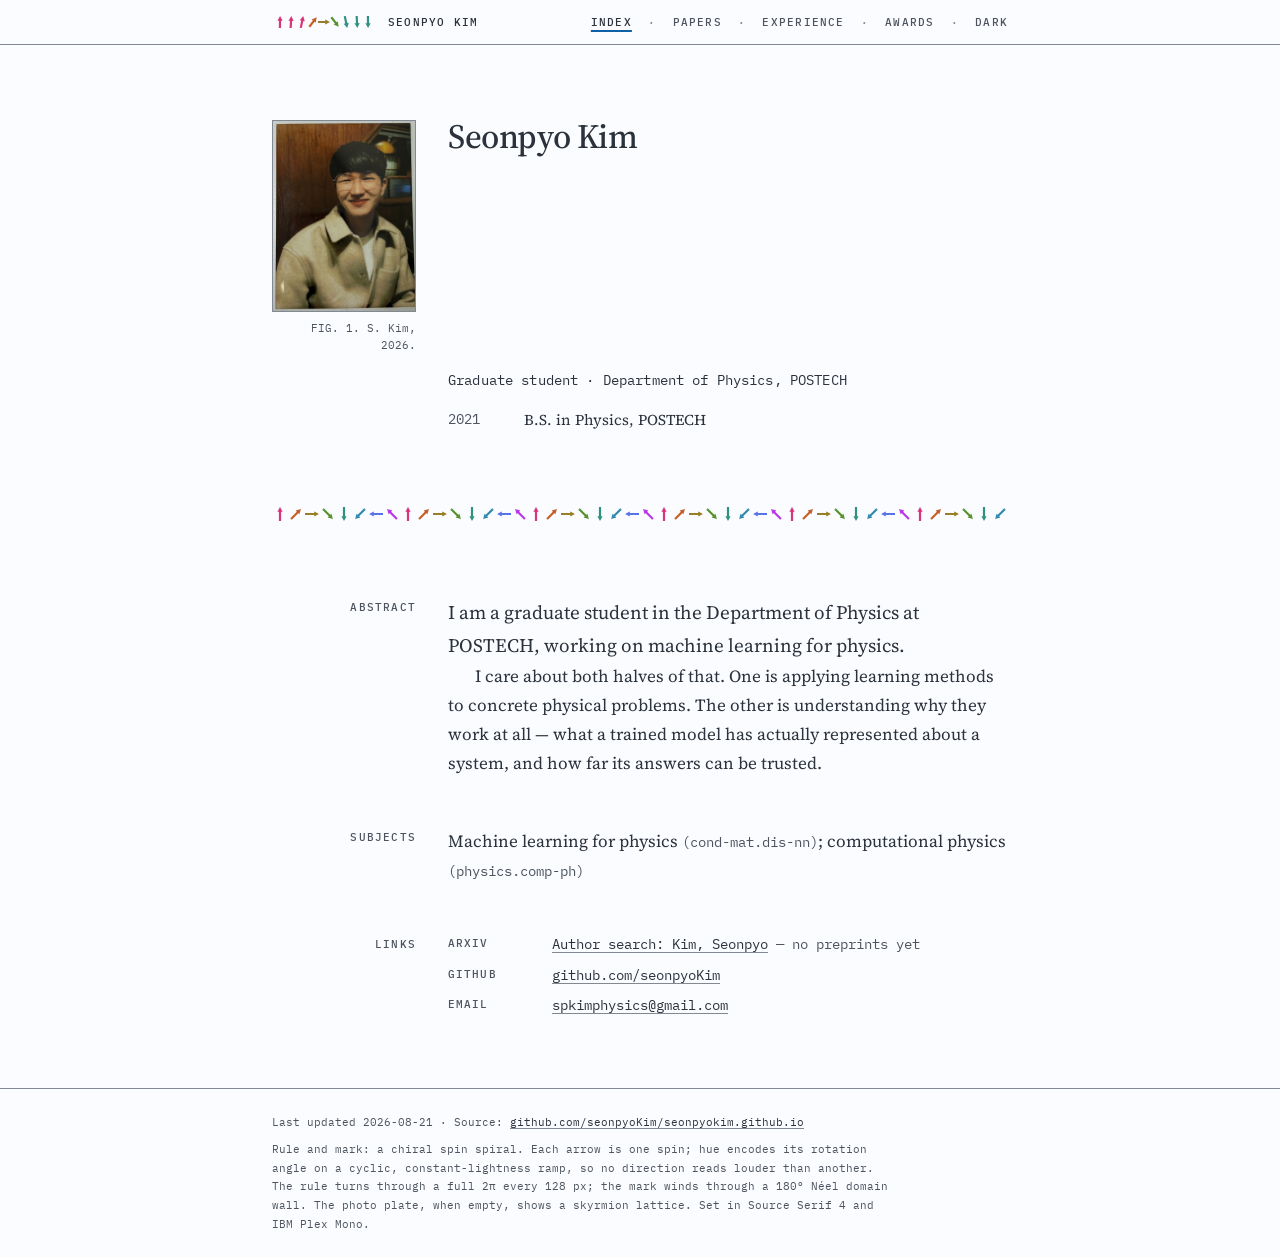
==== commit b75ab1cc: "Add awards page" ====
--- a/index.html
+++ b/index.html
@@ -39,6 +39,8 @@
       <span class="sep" aria-hidden="true">&middot;</span>
       <a href="experience.html">Experience</a>
       <span class="sep" aria-hidden="true">&middot;</span>
+      <a href="awards.html">Awards</a>
+      <span class="sep" aria-hidden="true">&middot;</span>
       <button class="theme" type="button" aria-pressed="false" hidden>Dark</button>
     </nav>
   </div>
--- a/style.css
+++ b/style.css
@@ -332,22 +332,28 @@
 .entry:target{background:var(--accent-wash);box-shadow:0 0 0 .6rem var(--accent-wash)}
 @media (hover:none){.entry::before{display:none}}
 
-/* Roles list (experience.html). Mirrors the papers entry: serif title, muted
+/* Roles and awards lists (experience.html, awards.html). Mirror the
+   papers entry: serif title, muted
    organisation, dates in the mono face and tabular-lined so they stack in a
    column as roles accumulate. The two-class selectors below are deliberate —
-   `.role p{margin:0}` would otherwise outrank a single-class margin rule. */
-ol.roles{list-style:none;margin:0;padding:0}
-.role p{margin:0}
+   `.role p,.award p{margin:0}` would otherwise outrank a single-class margin rule. */
+ol.roles,ol.awards{list-style:none;margin:0;padding:0}
+.role p,.award p{margin:0}
 .role + .role{margin-top:var(--s6)}
-.role-title{font:540 var(--fs-base)/var(--lh-snug) var(--serif);color:var(--ink)}
-.role .role-org{
+.award + .award{margin-top:var(--s5)}   /* awards are shorter entries */
+.role-title,
+.award-title{font:540 var(--fs-base)/var(--lh-snug) var(--serif);color:var(--ink)}
+.role .role-org,
+.award .award-org{
   font:400 var(--fs-sm)/1.55 var(--serif);color:var(--ink-2);margin-top:var(--s1);
 }
-.role .role-when{
+.role .role-when,
+.award .award-when{
   font:400 var(--fs-mono)/1.6 var(--mono);color:var(--ink-2);
   font-variant-numeric:tabular-nums;margin-top:var(--s1);
 }
-.role .role-note{
+.role .role-note,
+.award .award-note{
   font:400 var(--fs-sm)/1.62 var(--serif);color:var(--ink);margin-top:var(--s3);
 }
 
@@ -460,6 +466,14 @@
 /* --------------------------------------------------------------------------
    13. Breakpoints. Two, and that is all.
    -------------------------------------------------------------------------- */
+@media (max-width:44rem){          /* 704px: the masthead wraps.
+     Four nav items plus the toggle measure ~337px, and the wordmark ~202px.
+     Past this width they no longer sit on one line, so let the nav drop
+     below the wordmark and wrap internally rather than scroll the page
+     sideways. */
+  .masthead__in{flex-wrap:wrap;row-gap:var(--s3)}
+  .masthead nav{white-space:normal}
+}
 @media (max-width:54rem){          /* 864px: the rail collapses */
   .row{grid-template-columns:minmax(0,1fr)}
   .row > *{grid-column:1}
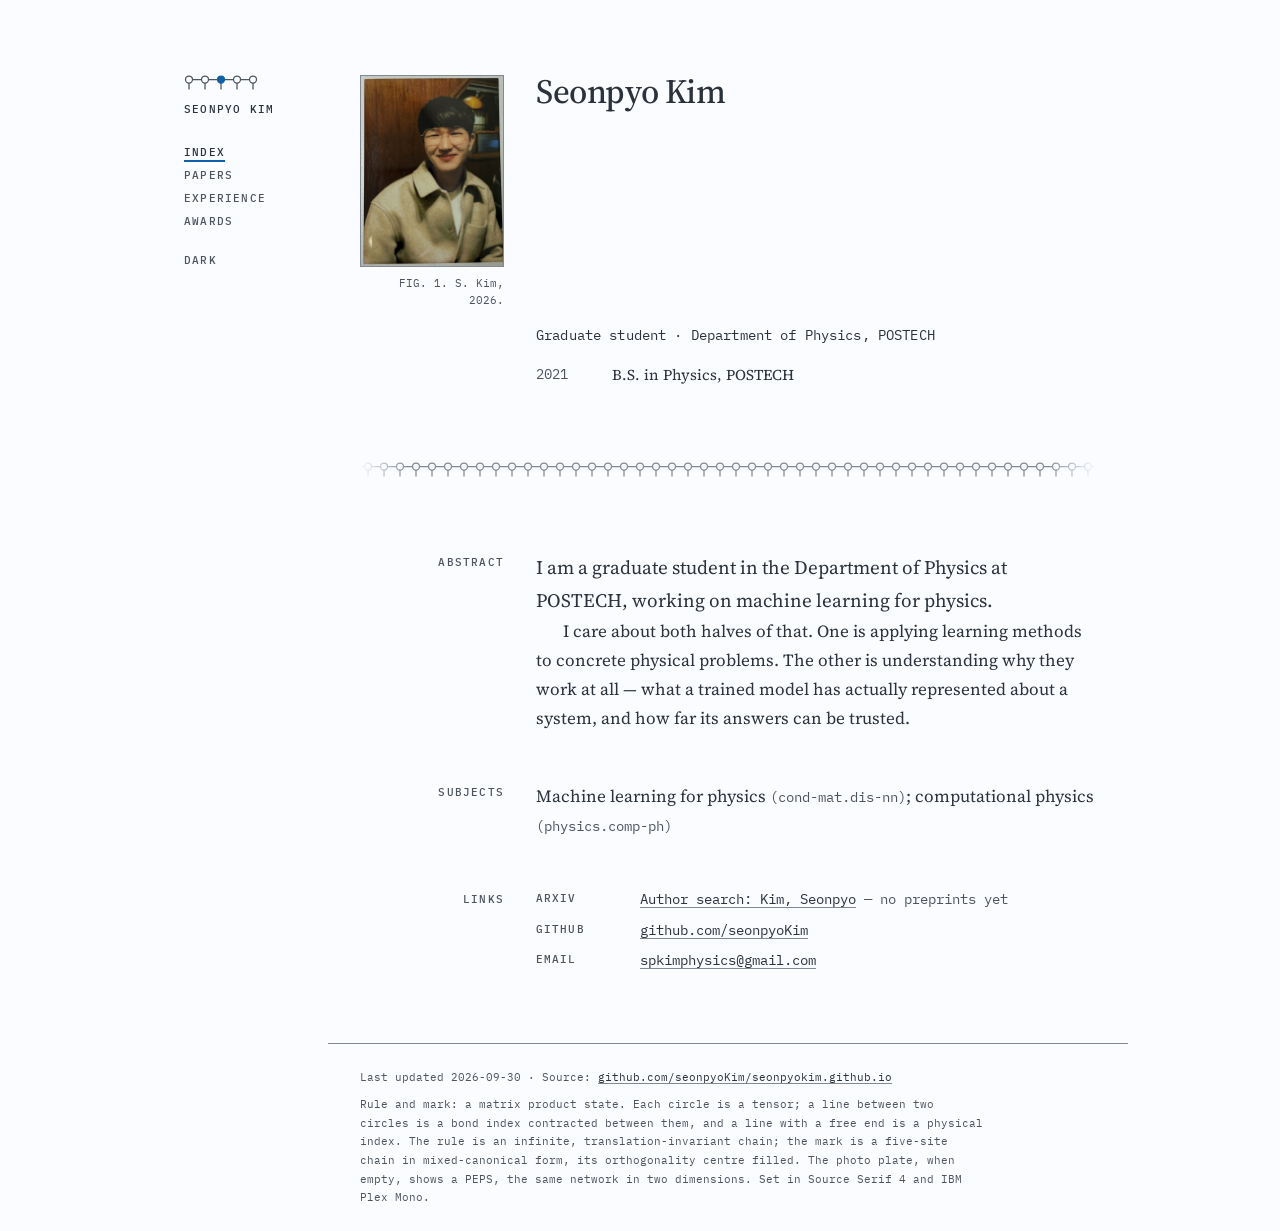
==== commit e9cfe860: "Replace the spin motif with a tensor network Co-Authored-By: Claude Opus 5.5 <noreply@anthropic.com>" ====
--- a/index.html
+++ b/index.html
@@ -26,10 +26,10 @@
 <header class="masthead">
   <div class="wrap masthead__in">
     <a class="wordmark" href="index.html">
-      <!-- The mark: nine spins winding through a 180-degree Neel domain wall.
-           The domains at each end are uniform; the centre spin lies in-plane
-           at exactly 90 degrees. Hue tracks the rotation angle. -->
-      <svg class="mark" width="104" height="20" viewBox="0 0 104 20" role="img" aria-label="A spin spiral winding through a 180-degree magnetic domain wall" xmlns="http://www.w3.org/2000/svg"><path class="spin s0" d="M6.81 15.98L6.92 8.78L5.42 8.76L8.09 4L10.62 8.84L9.12 8.82L9.01 16.02Z" fill="#DA347B"/><path class="spin s0" d="M17.56 15.93L17.97 8.74L16.47 8.66L19.34 4.01L21.66 8.95L20.17 8.86L19.76 16.05Z" fill="#DA347B"/><path class="spin s0" d="M27.71 15.65L29.17 8.6L27.7 8.3L31.22 4.12L32.79 9.35L31.32 9.05L29.86 16.1Z" fill="#DA347B"/><path class="spin s1" d="M36.47 14.09L40.86 8.38L39.67 7.46L44.66 5.24L43.79 10.63L42.6 9.72L38.22 15.43Z" fill="#C55F2A"/><path class="spin s2" d="M46 8.9L53.2 8.9L53.2 7.4L58 10L53.2 12.6L53.2 11.1L46 11.1Z" fill="#987D2B"/><path class="spin s3" d="M60.22 4.57L64.6 10.28L65.79 9.37L66.66 14.76L61.67 12.54L62.86 11.62L58.47 5.91Z" fill="#56932C"/><path class="spin s4" d="M73.86 3.9L75.32 10.95L76.79 10.65L75.22 15.88L71.7 11.7L73.17 11.4L71.71 4.35Z" fill="#319282"/><path class="spin s4" d="M85.76 3.95L86.17 11.14L87.66 11.05L85.34 15.99L82.47 11.34L83.97 11.26L83.56 4.07Z" fill="#319282"/><path class="spin s4" d="M97.01 3.98L97.12 11.18L98.62 11.16L96.09 16L93.42 11.24L94.92 11.22L94.81 4.02Z" fill="#319282"/></svg>
+      <!-- The mark: a five-site matrix product state with open ends, in
+           mixed-canonical form. The filled tensor is the orthogonality
+           centre; the rest are hollow. -->
+      <svg class="mark" width="74" height="20" viewBox="0 0 74 20" role="img" aria-label="A five-site matrix product state, its orthogonality centre filled" color="#4D545E" xmlns="http://www.w3.org/2000/svg"><g fill="none" stroke="currentColor" stroke-width="1.25"><path d="M8.5 7.5H17.5M24.5 7.5H33.5M40.5 7.5H49.5M56.5 7.5H65.5M5 11V17.5M21 11V17.5M37 11V17.5M53 11V17.5M69 11V17.5"/><circle cx="5" cy="7.5" r="3.5"/><circle cx="21" cy="7.5" r="3.5"/><circle cx="53" cy="7.5" r="3.5"/><circle cx="69" cy="7.5" r="3.5"/></g><circle class="oc" cx="37" cy="7.5" r="3.5" fill="#1060A8" stroke="#1060A8" stroke-width="1.25"/></svg>
       <span>Seonpyo Kim</span>
     </a>
     <nav aria-label="Primary">
@@ -56,10 +56,10 @@
          never be published. To replace it: drop in a new portrait.jpg at the
          same size, run it through an EXIF stripper first, and edit the
          caption below. If the file is ever missing the plate falls back to
-         a skyrmion lattice, so the layout never breaks. -->
+         a PEPS tensor network, so the layout never breaks. -->
     <figure class="rail plate-fig">
       <div class="plate">
-        <svg class="plate__lattice" viewBox="0 0 144 180" preserveAspectRatio="xMidYMid slice" aria-hidden="true" focusable="false" xmlns="http://www.w3.org/2000/svg"><defs><pattern id="skyrmions" patternUnits="userSpaceOnUse" x="0" y="0" width="48" height="90"><path class="spin s0" d="M24 5.5A17 17 0 0 1 36.02 10.48L28.24 18.26A6 6 0 0 0 24 16.5Z" fill="#DA347B"/><path class="spin s1" d="M36.02 10.48A17 17 0 0 1 41 22.5L30 22.5A6 6 0 0 0 28.24 18.26Z" fill="#C55F2A"/><path class="spin s2" d="M41 22.5A17 17 0 0 1 36.02 34.52L28.24 26.74A6 6 0 0 0 30 22.5Z" fill="#987D2B"/><path class="spin s3" d="M36.02 34.52A17 17 0 0 1 24 39.5L24 28.5A6 6 0 0 0 28.24 26.74Z" fill="#56932C"/><path class="spin s4" d="M24 39.5A17 17 0 0 1 11.98 34.52L19.76 26.74A6 6 0 0 0 24 28.5Z" fill="#319282"/><path class="spin s5" d="M11.98 34.52A17 17 0 0 1 7 22.5L18 22.5A6 6 0 0 0 19.76 26.74Z" fill="#308CAC"/><path class="spin s6" d="M7 22.5A17 17 0 0 1 11.98 10.48L19.76 18.26A6 6 0 0 0 18 22.5Z" fill="#5774ED"/><path class="spin s7" d="M11.98 10.48A17 17 0 0 1 24 5.5L24 16.5A6 6 0 0 0 19.76 18.26Z" fill="#B638E4"/><circle class="core" cx="24" cy="22.5" r="6" fill="#2B323B"/><path class="spin s0" d="M0 50.5A17 17 0 0 1 12.02 55.48L4.24 63.26A6 6 0 0 0 0 61.5Z" fill="#DA347B"/><path class="spin s1" d="M12.02 55.48A17 17 0 0 1 17 67.5L6 67.5A6 6 0 0 0 4.24 63.26Z" fill="#C55F2A"/><path class="spin s2" d="M17 67.5A17 17 0 0 1 12.02 79.52L4.24 71.74A6 6 0 0 0 6 67.5Z" fill="#987D2B"/><path class="spin s3" d="M12.02 79.52A17 17 0 0 1 0 84.5L0 73.5A6 6 0 0 0 4.24 71.74Z" fill="#56932C"/><path class="spin s4" d="M0 84.5A17 17 0 0 1 -12.02 79.52L-4.24 71.74A6 6 0 0 0 0 73.5Z" fill="#319282"/><path class="spin s5" d="M-12.02 79.52A17 17 0 0 1 -17 67.5L-6 67.5A6 6 0 0 0 -4.24 71.74Z" fill="#308CAC"/><path class="spin s6" d="M-17 67.5A17 17 0 0 1 -12.02 55.48L-4.24 63.26A6 6 0 0 0 -6 67.5Z" fill="#5774ED"/><path class="spin s7" d="M-12.02 55.48A17 17 0 0 1 0 50.5L0 61.5A6 6 0 0 0 -4.24 63.26Z" fill="#B638E4"/><circle class="core" cx="0" cy="67.5" r="6" fill="#2B323B"/><path class="spin s0" d="M48 50.5A17 17 0 0 1 60.02 55.48L52.24 63.26A6 6 0 0 0 48 61.5Z" fill="#DA347B"/><path class="spin s1" d="M60.02 55.48A17 17 0 0 1 65 67.5L54 67.5A6 6 0 0 0 52.24 63.26Z" fill="#C55F2A"/><path class="spin s2" d="M65 67.5A17 17 0 0 1 60.02 79.52L52.24 71.74A6 6 0 0 0 54 67.5Z" fill="#987D2B"/><path class="spin s3" d="M60.02 79.52A17 17 0 0 1 48 84.5L48 73.5A6 6 0 0 0 52.24 71.74Z" fill="#56932C"/><path class="spin s4" d="M48 84.5A17 17 0 0 1 35.98 79.52L43.76 71.74A6 6 0 0 0 48 73.5Z" fill="#319282"/><path class="spin s5" d="M35.98 79.52A17 17 0 0 1 31 67.5L42 67.5A6 6 0 0 0 43.76 71.74Z" fill="#308CAC"/><path class="spin s6" d="M31 67.5A17 17 0 0 1 35.98 55.48L43.76 63.26A6 6 0 0 0 42 67.5Z" fill="#5774ED"/><path class="spin s7" d="M35.98 55.48A17 17 0 0 1 48 50.5L48 61.5A6 6 0 0 0 43.76 63.26Z" fill="#B638E4"/><circle class="core" cx="48" cy="67.5" r="6" fill="#2B323B"/></pattern></defs><rect width="144" height="180" fill="url(#skyrmions)"/></svg>
+        <svg class="plate__lattice" viewBox="0 0 144 180" preserveAspectRatio="xMidYMid slice" aria-hidden="true" focusable="false" color="#828992" xmlns="http://www.w3.org/2000/svg"><defs><pattern id="peps" patternUnits="userSpaceOnUse" x="0" y="0" width="24" height="24"><g fill="none" stroke="currentColor" stroke-width="1.25"><path d="M0 12H8.5M15.5 12H24M12 0V8.5M12 15.5V24M9.53 14.47L4.93 19.07"/><circle cx="12" cy="12" r="3.5"/></g></pattern></defs><rect width="144" height="180" fill="url(#peps)"/></svg>
         <img src="portrait.jpg" alt="Seonpyo Kim" width="576" height="771" onerror="this.remove()">
       </div>
       <figcaption>FIG.&nbsp;1. S. Kim, 2026.</figcaption>
@@ -88,8 +88,8 @@
     </dl>
   </section>
 
-  <!-- The rule: a cycloidal spin spiral, one full turn every 128px. -->
-  <svg class="spiral" width="100%" height="20" aria-hidden="true" focusable="false" xmlns="http://www.w3.org/2000/svg"><defs><pattern id="spiral" patternUnits="userSpaceOnUse" x="0" y="0" width="128" height="20"><path class="spin s0" d="M6.9 17L6.9 7.8L5.4 7.8L8 3L10.6 7.8L9.1 7.8L9.1 17Z" fill="#DA347B"/><path class="spin s1" d="M18.27 14.17L24.78 7.67L23.72 6.61L28.95 5.05L27.39 10.28L26.33 9.22L19.83 15.73Z" fill="#C55F2A"/><path class="spin s2" d="M33 8.9L42.2 8.9L42.2 7.4L47 10L42.2 12.6L42.2 11.1L33 11.1Z" fill="#987D2B"/><path class="spin s3" d="M51.83 4.27L58.33 10.78L59.39 9.72L60.95 14.95L55.72 13.39L56.78 12.33L50.27 5.83Z" fill="#56932C"/><path class="spin s4" d="M73.1 3L73.1 12.2L74.6 12.2L72 17L69.4 12.2L70.9 12.2L70.9 3Z" fill="#319282"/><path class="spin s5" d="M93.73 5.83L87.22 12.33L88.28 13.39L83.05 14.95L84.61 9.72L85.67 10.78L92.17 4.27Z" fill="#308CAC"/><path class="spin s6" d="M111 11.1L101.8 11.1L101.8 12.6L97 10L101.8 7.4L101.8 8.9L111 8.9Z" fill="#5774ED"/><path class="spin s7" d="M124.17 15.73L117.67 9.22L116.61 10.28L115.05 5.05L120.28 6.61L119.22 7.67L125.73 14.17Z" fill="#B638E4"/></pattern></defs><rect width="100%" height="20" fill="url(#spiral)"/></svg>
+  <!-- The rule: an infinite matrix product state, one tensor every 16px. -->
+  <svg class="mps" width="100%" height="20" aria-hidden="true" focusable="false" color="#828992" xmlns="http://www.w3.org/2000/svg"><defs><pattern id="mps" patternUnits="userSpaceOnUse" x="0" y="0" width="16" height="20"><g fill="none" stroke="currentColor" stroke-width="1.25"><path d="M0 7.5H4.5M11.5 7.5H16M8 11V17.5"/><circle cx="8" cy="7.5" r="3.5"/></g></pattern></defs><rect width="100%" height="20" fill="url(#mps)"/></svg>
 
   <!-- ==================== ABSTRACT ==================== -->
   <section class="row" aria-labelledby="lbl-abstract">
@@ -172,9 +172,9 @@
     <!-- Bump this date by hand when you change the page. It is deliberately
          not auto-generated: an auto year makes an abandoned site look
          maintained, which is the actual harm. -->
-    <p>Last updated <time datetime="2026-08-21">2026-08-21</time> &middot;
+    <p>Last updated <time datetime="2026-09-30">2026-09-30</time> &middot;
       Source: <a href="https://github.com/seonpyoKim/seonpyokim.github.io">github.com/seonpyoKim/seonpyokim.github.io</a></p>
-    <p>Rule and mark: a chiral spin spiral. Each arrow is one spin; hue encodes its rotation angle on a cyclic, constant-lightness ramp, so no direction reads louder than another. The rule turns through a full 2&#960; every 128&nbsp;px; the mark winds through a 180&#176; N&#233;el domain wall. The photo plate, when empty, shows a skyrmion lattice. Set in Source Serif 4 and IBM Plex Mono.</p>
+    <p>Rule and mark: a matrix product state. Each circle is a tensor; a line between two circles is a bond index contracted between them, and a line with a free end is a physical index. The rule is an infinite, translation-invariant chain; the mark is a five-site chain in mixed-canonical form, its orthogonality centre filled. The photo plate, when empty, shows a PEPS, the same network in two dimensions. Set in Source Serif 4 and IBM Plex Mono.</p>
   </div>
 </footer>
 
--- a/style.css
+++ b/style.css
@@ -4,7 +4,7 @@
 
    The page is set like an arXiv abstract: a serif text column with a
    right-flush monospace metadata rail. Its only ornament is a
-   chiral spin spiral, drawn as arrows and coloured by rotation angle.
+   tensor network, drawn as circles and lines.
    ========================================================================== */
 
 /* --------------------------------------------------------------------------
@@ -39,7 +39,7 @@
   --s1: .25rem;   /*   4px */
   --s2: .5rem;    /*   8px */
   --s3: .75rem;   /*  12px */
-  --s4: 1rem;     /*  16px — also the spin spacing in the ornament */
+  --s4: 1rem;     /*  16px — also the tensor spacing in the ornament */
   --s5: 1.5rem;   /*  24px */
   --s6: 2rem;     /*  32px */
   --s7: 3rem;     /*  48px */
@@ -55,6 +55,7 @@
   --rail-gap: 2rem;    /*  32px */
   --measure:  39rem;   /* 624px, about 72 characters at 17px */
   --wrap:     50rem;   /* 800px = 9 + 2 + 39 */
+  --side-w:   11rem;   /* 176px sidebar from 64rem up = 2 gutter + 9 rail */
 
   /* type scale */
   --fs-mono-xs: .6875rem;  /* 11px  rail labels, year, colophon, figcaption */
@@ -178,12 +179,22 @@
 time{font-variant-numeric:tabular-nums}
 
 /* --------------------------------------------------------------------------
-   5. Masthead. A journal running head, not an app bar. Never sticky.
+   5. Masthead. Below 64rem, a journal running head: not an app bar, never
+      sticky. From 64rem up the same markup becomes a left-hand sidebar that
+      stays in view while the page scrolls (see section 13).
    -------------------------------------------------------------------------- */
 .masthead{border-bottom:1px solid var(--rule-2)}
 .masthead__in{
   display:flex;align-items:center;justify-content:space-between;
-  gap:var(--s4);padding-block:var(--s3);
+  gap:var(--s4);row-gap:var(--s3);padding-block:var(--s3);
+  flex-wrap:wrap;   /* Never clip. With four nav items the row can exceed the
+                       available width on a narrow viewport — or on a wide one
+                       if Google Fonts fails and a wider fallback mono is used.
+                       Wrapping lets the nav drop to its own line instead of
+                       running off the edge and hiding the last tab. This is
+                       deliberately unconditional rather than behind a
+                       breakpoint, because the exact width it happens at
+                       depends on font metrics we do not control. */
 }
 .wordmark{
   display:inline-flex;align-items:center;gap:var(--s3);
@@ -195,9 +206,12 @@
 .masthead nav{
   font:500 var(--fs-mono-xs)/1 var(--mono);
   letter-spacing:var(--track-caps);text-transform:uppercase;
-  white-space:nowrap;
-}
-.masthead nav a{text-decoration:none;color:var(--ink-2)}
+  white-space:normal;   /* wrap within the nav as a last resort */
+}
+.masthead nav a{
+  text-decoration:none;color:var(--ink-2);
+  white-space:nowrap;   /* wrap between tabs, never inside a tab name */
+}
 .masthead nav a:hover{color:var(--accent)}
 .masthead nav a[aria-current="page"]{
   color:var(--ink);
@@ -427,52 +441,61 @@
 }
 
 /* --------------------------------------------------------------------------
-   12. The motif. A chiral spin spiral, drawn as arrows: one per spin.
-
-       Hue encodes the spin's rotation angle on a cyclic OKLCH ramp at
-       CONSTANT lightness (L=0.60 light, L=0.78 dark), so the colour is the
-       physics — the same convention used for spin textures in the
-       literature — and no single direction reads louder than the rest.
-       Every stop clears 3.6:1 against its ground, so the ornament reads as
-       ink rather than as a wash. Arrow DIRECTION carries the same
-       information as hue, so nothing is lost without colour.
-
-       .spiral  a cycloidal spiral, one full turn per 128px (8 spins x 16px)
-       .mark    a 180-degree Neel domain wall, in the masthead
-       .plate__lattice   a skyrmion lattice, visible only if the photo is gone
-   -------------------------------------------------------------------------- */
-.spiral{display:block;width:100%;height:20px;margin-block:var(--s8)}
-
-.spin.s0{fill:#DA347B}
-.spin.s1{fill:#C55F2A}
-.spin.s2{fill:#987D2B}
-.spin.s3{fill:#56932C}
-.spin.s4{fill:#319282}
-.spin.s5{fill:#308CAC}
-.spin.s6{fill:#5774ED}
-.spin.s7{fill:#B638E4}
-.core{fill:var(--ink)}
-
-/* dark ramp: same hues, lifted lightness for the dark ground */
-:root[data-theme="dark"] .spin.s0{fill:#F696B4}
-:root[data-theme="dark"] .spin.s1{fill:#F69F77}
-:root[data-theme="dark"] .spin.s2{fill:#D9B341}
-:root[data-theme="dark"] .spin.s3{fill:#7DD142}
-:root[data-theme="dark"] .spin.s4{fill:#4AD0BA}
-:root[data-theme="dark"] .spin.s5{fill:#48C8F4}
-:root[data-theme="dark"] .spin.s6{fill:#A0B5F5}
-:root[data-theme="dark"] .spin.s7{fill:#D99BF5}
-
-/* --------------------------------------------------------------------------
-   13. Breakpoints. Two, and that is all.
-   -------------------------------------------------------------------------- */
-@media (max-width:44rem){          /* 704px: the masthead wraps.
-     Four nav items plus the toggle measure ~337px, and the wordmark ~202px.
-     Past this width they no longer sit on one line, so let the nav drop
-     below the wordmark and wrap internally rather than scroll the page
-     sideways. */
-  .masthead__in{flex-wrap:wrap;row-gap:var(--s3)}
-  .masthead nav{white-space:normal}
+   12. The motif. A tensor network, in the diagram notation of the
+       literature: each circle is a tensor, a line joining two circles is a
+       bond index contracted between them, and a line with a free end is a
+       physical index.
+
+       .mps     an infinite, translation-invariant matrix product state, one
+                tensor every 16px. Both ends fade out: the chain does not
+                end, and no tensor is ever shown cut in half at the edge.
+       .mark    a five-site MPS with open ends, in the masthead. The filled
+                tensor is its orthogonality centre.
+       .plate__lattice   a PEPS, the same network in two dimensions,
+                visible only if the photo is gone
+
+       Everything is stroked in currentColor, so the ornament follows the
+       theme with no palette of its own. The accent marks the one tensor
+       that is physically distinguished, and nothing else. The color=""
+       attribute on each <svg> is only a fallback for when this file fails
+       to load; any rule here outranks it.
+   -------------------------------------------------------------------------- */
+.mps{
+  display:block;width:100%;height:20px;margin-block:var(--s8);
+  color:var(--rule-2);
+  -webkit-mask-image:linear-gradient(90deg,transparent,#000 var(--s7),#000 calc(100% - var(--s7)),transparent);
+          mask-image:linear-gradient(90deg,transparent,#000 var(--s7),#000 calc(100% - var(--s7)),transparent);
+}
+.mark{color:var(--ink-2)}
+.mark .oc{fill:var(--accent);stroke:var(--accent)}
+
+/* --------------------------------------------------------------------------
+   13. Breakpoints. Three, and that is all.
+   -------------------------------------------------------------------------- */
+@media screen and (min-width:64rem){   /* 1024px: the masthead becomes a sidebar.
+                                          Sidebar and page are centred as one
+                                          block, so the menu sits beside the
+                                          text rather than at the window edge. */
+  body{
+    display:grid;
+    grid-template-columns:var(--side-w) minmax(0,var(--wrap));
+    justify-content:center;
+  }
+  .masthead{grid-column:1;grid-row:1 / span 2;border-bottom:0}
+  main.wrap{grid-column:2;grid-row:1;margin-inline:0}   /* auto margins would
+                  shrink a grid item to its content: a short page would narrow */
+  .colophon{grid-column:2;grid-row:2}
+  .masthead__in{
+    position:sticky;top:0;
+    flex-direction:column;align-items:flex-start;justify-content:flex-start;
+    flex-wrap:nowrap;gap:var(--s6);
+    max-width:none;margin:0;
+    padding:var(--s8) 0 var(--s6) var(--s6);   /* top matches .titleblock */
+  }
+  .wordmark{flex-direction:column;align-items:flex-start}
+  .masthead nav{display:flex;flex-direction:column;align-items:flex-start;gap:var(--s3)}
+  .masthead .sep{display:none}
+  .masthead .theme{margin-top:var(--s4)}
 }
 @media (max-width:54rem){          /* 864px: the rail collapses */
   .row{grid-template-columns:minmax(0,1fr)}
@@ -484,7 +507,7 @@
   .titleblock > .rail{border-top:0;padding-top:0;margin-bottom:var(--s5)}
   .titleblock{padding-top:var(--s6)}
   .row + .row{margin-top:var(--s6)}
-  .plate{width:7rem}               /* 112px = exactly 7 pattern tiles */
+  .plate{width:7rem}               /* 112px */
   .plate-fig figcaption{text-align:left;max-width:7rem;margin-left:0}
 }
 @media (max-width:30rem){          /* 480px: type steps down */
@@ -493,7 +516,7 @@
   dl.links dt{margin-top:var(--s3)}
   dl.history{grid-template-columns:minmax(0,1fr);row-gap:0}
   dl.history dt{margin-top:var(--s3)}
-  .spiral{margin-block:var(--s7)}
+  .mps{margin-block:var(--s7)}
 }
 
 /* --------------------------------------------------------------------------
@@ -516,7 +539,7 @@
     --paper:#fff;--paper-2:#fff;--ink:#000;--ink-2:#333;
     --rule:#bbb;--rule-2:#888;--accent:#000;--accent-wash:#fff;
   }
-  .masthead nav,.masthead .theme,.skip,.spiral,.mark{display:none}
+  .masthead nav,.masthead .theme,.skip,.mps,.mark{display:none}
   body{font-size:10.5pt;line-height:1.45;background:#fff}
   .wrap{max-width:none;padding-inline:0}
   a{text-decoration:none;color:#000}
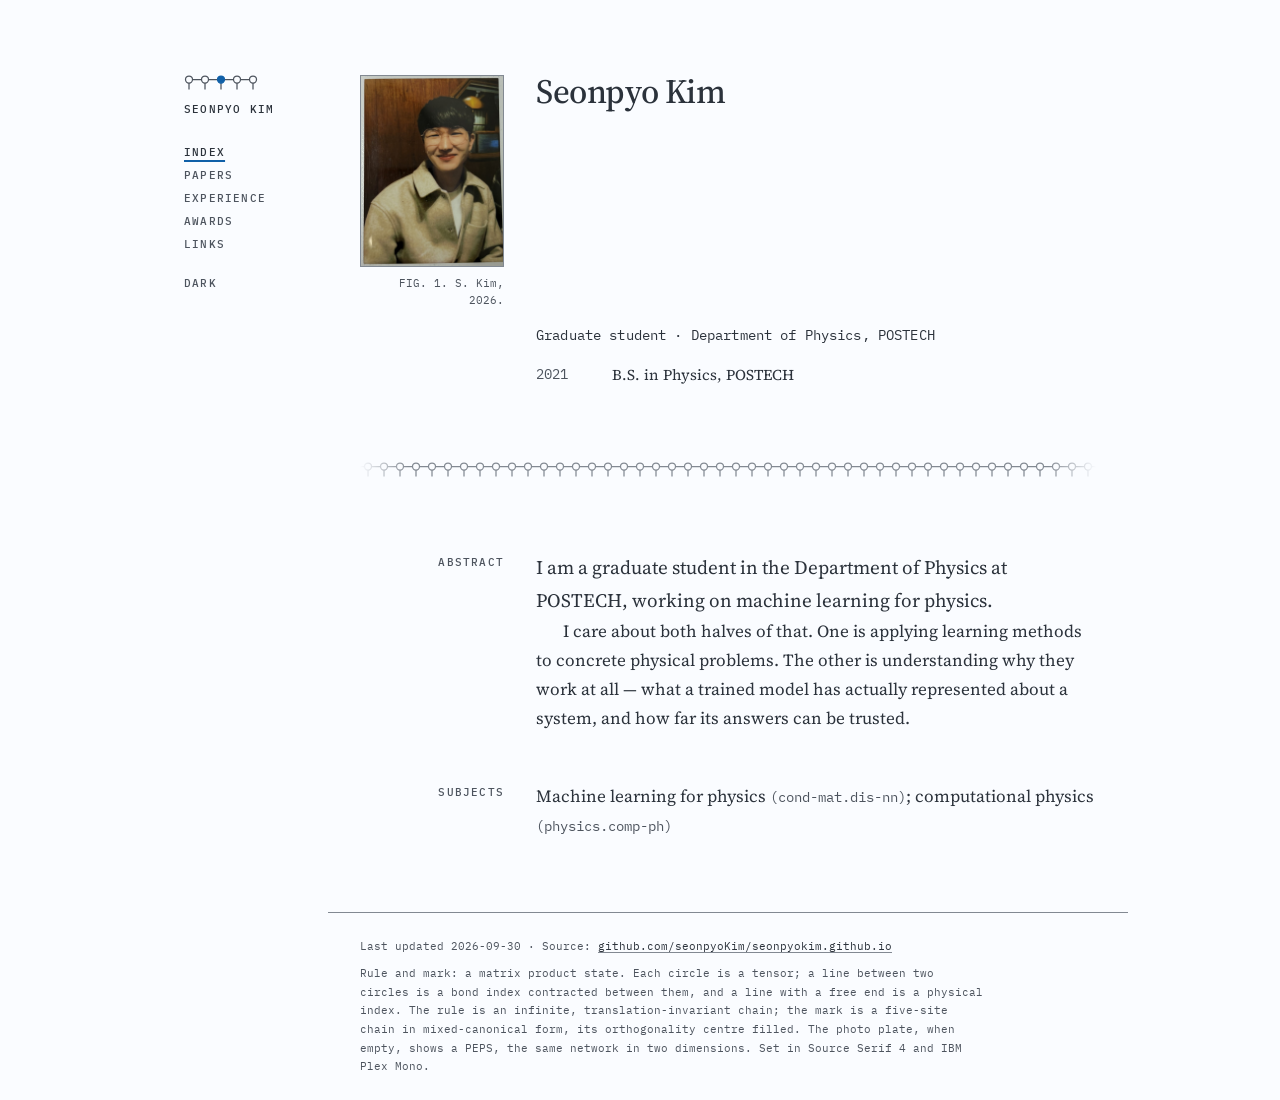
==== commit 1dd71bec: "Add a links page with ORCID; move the links off the index Co-Authored-By: Claude Opus 5.5 <noreply@a" ====
--- a/index.html
+++ b/index.html
@@ -13,11 +13,15 @@
 <meta property="og:title" content="Seonpyo Kim">
 <meta property="og:description" content="Graduate student in the Department of Physics, POSTECH, working on machine learning for physics.">
 <meta property="og:url" content="https://seonpyokim.github.io/">
-<link rel="icon" href="favicon.svg" type="image/svg+xml">
+<!-- The ?v= on favicon.svg and style.css is the date either file last
+     changed. Bump it on every page whenever you edit them: GitHub Pages
+     lets browsers keep a file for ten minutes, so without a new URL a fresh
+     page can arrive with the old stylesheet. -->
+<link rel="icon" href="favicon.svg?v=2026-09-30" type="image/svg+xml">
 <link rel="preconnect" href="https://fonts.googleapis.com">
 <link rel="preconnect" href="https://fonts.gstatic.com" crossorigin>
 <link rel="stylesheet" href="https://fonts.googleapis.com/css2?family=IBM+Plex+Mono:wght@400;500&amp;family=Source+Serif+4:ital,opsz,wght@0,8..60,400..600;1,8..60,400&amp;display=swap">
-<link rel="stylesheet" href="style.css">
+<link rel="stylesheet" href="style.css?v=2026-09-30">
 </head>
 <body>
 
@@ -40,6 +44,8 @@
       <a href="experience.html">Experience</a>
       <span class="sep" aria-hidden="true">&middot;</span>
       <a href="awards.html">Awards</a>
+      <span class="sep" aria-hidden="true">&middot;</span>
+      <a href="links.html">Links</a>
       <span class="sep" aria-hidden="true">&middot;</span>
       <button class="theme" type="button" aria-pressed="false" hidden>Dark</button>
     </nav>
@@ -126,45 +132,6 @@
       <code class="cat">(physics.comp-ph)</code></p>
   </section>
 
-  <!-- ==================== LINKS ==================== -->
-  <section class="row" aria-labelledby="lbl-links">
-    <h2 class="rail label" id="lbl-links">Links</h2>
-    <dl class="links">
-      <dt>arXiv</dt>
-      <dd><a href="https://arxiv.org/search/?searchtype=author&amp;query=Kim%2C+Seonpyo">Author search: Kim, Seonpyo</a>
-        <span class="dim">&mdash; no preprints yet</span></dd>
-
-      <dt>GitHub</dt>
-      <dd><a href="https://github.com/seonpyoKim">github.com/seonpyoKim</a></dd>
-
-      <!-- EMAIL. Two places to change: the mailto: href and the visible text. -->
-      <dt>Email</dt>
-      <dd><a href="mailto:spkimphysics@gmail.com">spkimphysics@gmail.com</a></dd>
-
-      <!-- UNCOMMENT EACH ROW THE DAY IT BECOMES REAL. Never ship a
-           placeholder identifier: a zeroed ORCID iD in a metadata list is
-           exactly the template residue this page is built to avoid.
-
-           Registering an ORCID iD is worth doing NOW, before your first
-           preprint: there is already another published Seonpyo Kim (at
-           Dongguk University, in machine learning) holding the name in
-           ORCID and Semantic Scholar. An iD is what keeps the two of you
-           apart permanently. Once you have one and a preprint is up, the
-           arXiv link above can become https://arxiv.org/a/<your-orcid>
-
-      <dt>ORCID</dt>
-      <dd><a href="https://orcid.org/0000-0000-0000-0000" class="mono">0000-0000-0000-0000</a></dd>
-
-      <dt>Scholar</dt>
-      <dd><a href="https://scholar.google.com/citations?user=XXXXXXXXXXXX&amp;hl=en">Google Scholar profile</a></dd>
-
-      <dt>CV</dt>
-      <dd><a href="cv.pdf">cv.pdf</a>
-        <span class="dim">(last updated <time datetime="2026-08">August 2026</time>)</span></dd>
-      -->
-    </dl>
-  </section>
-
 </main>
 
 <footer class="colophon">
--- a/style.css
+++ b/style.css
@@ -55,7 +55,7 @@
   --rail-gap: 2rem;    /*  32px */
   --measure:  39rem;   /* 624px, about 72 characters at 17px */
   --wrap:     50rem;   /* 800px = 9 + 2 + 39 */
-  --side-w:   11rem;   /* 176px sidebar from 64rem up = 2 gutter + 9 rail */
+  --side-w:   11rem;   /* 176px sidebar from 48rem up = 2 gutter + 9 rail */
 
   /* type scale */
   --fs-mono-xs: .6875rem;  /* 11px  rail labels, year, colophon, figcaption */
@@ -179,8 +179,8 @@
 time{font-variant-numeric:tabular-nums}
 
 /* --------------------------------------------------------------------------
-   5. Masthead. Below 64rem, a journal running head: not an app bar, never
-      sticky. From 64rem up the same markup becomes a left-hand sidebar that
+   5. Masthead. Below 48rem, a journal running head: not an app bar, never
+      sticky. From 48rem up the same markup becomes a left-hand sidebar that
       stays in view while the page scrolls (see section 13).
    -------------------------------------------------------------------------- */
 .masthead{border-bottom:1px solid var(--rule-2)}
@@ -472,10 +472,11 @@
 /* --------------------------------------------------------------------------
    13. Breakpoints. Three, and that is all.
    -------------------------------------------------------------------------- */
-@media screen and (min-width:64rem){   /* 1024px: the masthead becomes a sidebar.
-                                          Sidebar and page are centred as one
-                                          block, so the menu sits beside the
-                                          text rather than at the window edge. */
+@media screen and (min-width:48rem){   /* 768px: the masthead becomes a sidebar
+                                          everywhere but on a phone. Sidebar
+                                          and page are centred as one block,
+                                          so the menu sits beside the text
+                                          rather than at the window edge. */
   body{
     display:grid;
     grid-template-columns:var(--side-w) minmax(0,var(--wrap));
@@ -497,6 +498,9 @@
   .masthead .sep{display:none}
   .masthead .theme{margin-top:var(--s4)}
 }
+@media screen and (min-width:48rem) and (max-width:54rem){
+  .masthead__in{padding-top:var(--s6)}   /* follow .titleblock as it tightens */
+}
 @media (max-width:54rem){          /* 864px: the rail collapses */
   .row{grid-template-columns:minmax(0,1fr)}
   .row > *{grid-column:1}
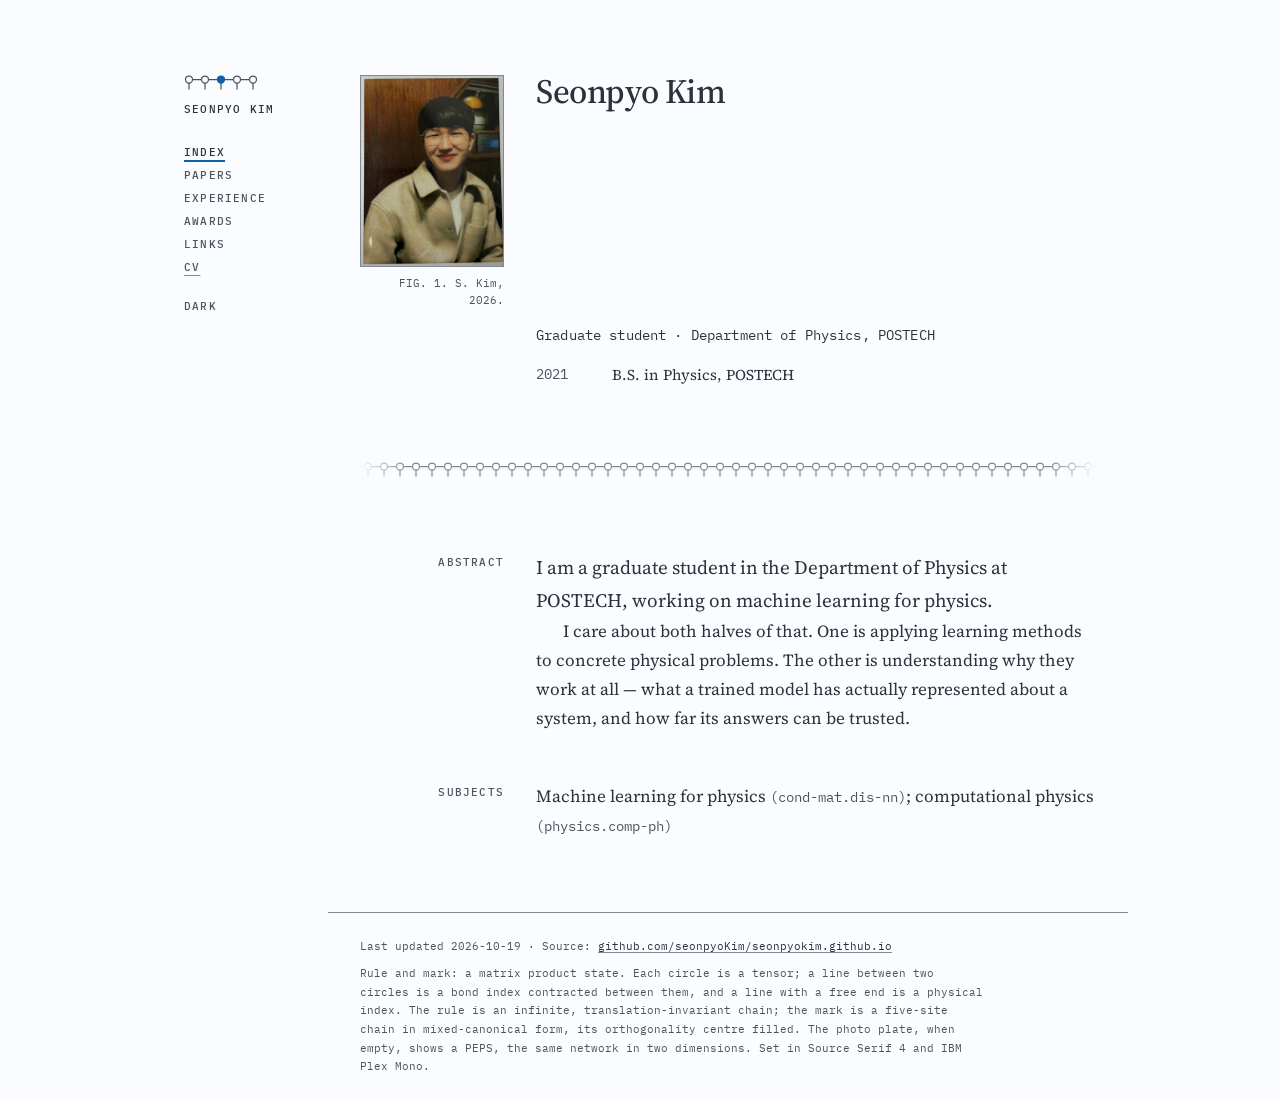
==== commit 672b9cad: "Move the CV link into the nav, underlined, below Links Every page's nav gets a CV entry after Links " ====
--- a/index.html
+++ b/index.html
@@ -17,11 +17,11 @@
      changed. Bump it on every page whenever you edit them: GitHub Pages
      lets browsers keep a file for ten minutes, so without a new URL a fresh
      page can arrive with the old stylesheet. -->
-<link rel="icon" href="favicon.svg?v=2026-09-30" type="image/svg+xml">
+<link rel="icon" href="favicon.svg?v=2026-10-19" type="image/svg+xml">
 <link rel="preconnect" href="https://fonts.googleapis.com">
 <link rel="preconnect" href="https://fonts.gstatic.com" crossorigin>
 <link rel="stylesheet" href="https://fonts.googleapis.com/css2?family=IBM+Plex+Mono:wght@400;500&amp;family=Source+Serif+4:ital,opsz,wght@0,8..60,400..600;1,8..60,400&amp;display=swap">
-<link rel="stylesheet" href="style.css?v=2026-09-30">
+<link rel="stylesheet" href="style.css?v=2026-10-19">
 </head>
 <body>
 
@@ -46,6 +46,8 @@
       <a href="awards.html">Awards</a>
       <span class="sep" aria-hidden="true">&middot;</span>
       <a href="links.html">Links</a>
+      <span class="sep" aria-hidden="true">&middot;</span>
+      <a href="CV/cv.pdf" download="Seonpyo_Kim_CV.pdf">CV<span class="vh"> (PDF)</span></a>
       <span class="sep" aria-hidden="true">&middot;</span>
       <button class="theme" type="button" aria-pressed="false" hidden>Dark</button>
     </nav>
@@ -139,7 +141,7 @@
     <!-- Bump this date by hand when you change the page. It is deliberately
          not auto-generated: an auto year makes an abandoned site look
          maintained, which is the actual harm. -->
-    <p>Last updated <time datetime="2026-09-30">2026-09-30</time> &middot;
+    <p>Last updated <time datetime="2026-10-19">2026-10-19</time> &middot;
       Source: <a href="https://github.com/seonpyoKim/seonpyokim.github.io">github.com/seonpyoKim/seonpyokim.github.io</a></p>
     <p>Rule and mark: a matrix product state. Each circle is a tensor; a line between two circles is a bond index contracted between them, and a line with a free end is a physical index. The rule is an infinite, translation-invariant chain; the mark is a five-site chain in mixed-canonical form, its orthogonality centre filled. The photo plate, when empty, shows a PEPS, the same network in two dimensions. Set in Source Serif 4 and IBM Plex Mono.</p>
   </div>
--- a/style.css
+++ b/style.css
@@ -204,7 +204,8 @@
 }
 .wordmark .mark{display:block;flex:none}
 .masthead nav{
-  font:500 var(--fs-mono-xs)/1 var(--mono);
+  font:500 var(--fs-mono-xs)/2.2 var(--mono);   /* room for the current-page
+                  underline when the menu wraps to a second line on a phone */
   letter-spacing:var(--track-caps);text-transform:uppercase;
   white-space:normal;   /* wrap within the nav as a last resort */
 }
@@ -220,6 +221,16 @@
   text-decoration-thickness:2px;
   text-underline-offset:.4em;
 }
+/* A nav entry that downloads a file rather than opening a page (the CV)
+   keeps a standing underline: thin and grey, so it never reads as the
+   2px accent underline of the current page. */
+.masthead nav a[download]{
+  text-decoration:underline;
+  text-decoration-color:var(--rule-2);
+  text-decoration-thickness:1px;
+  text-underline-offset:.4em;
+}
+.masthead nav a[download]:hover{text-decoration-color:var(--accent)}
 .masthead .sep{color:var(--rule-2);margin-inline:var(--s2)}
 
 /* Theme toggle. A word, not an icon — the same register as the nav links.
@@ -494,7 +505,7 @@
     padding:var(--s8) 0 var(--s6) var(--s6);   /* top matches .titleblock */
   }
   .wordmark{flex-direction:column;align-items:flex-start}
-  .masthead nav{display:flex;flex-direction:column;align-items:flex-start;gap:var(--s3)}
+  .masthead nav{display:flex;flex-direction:column;align-items:flex-start;gap:var(--s3);line-height:1}
   .masthead .sep{display:none}
   .masthead .theme{margin-top:var(--s4)}
 }
